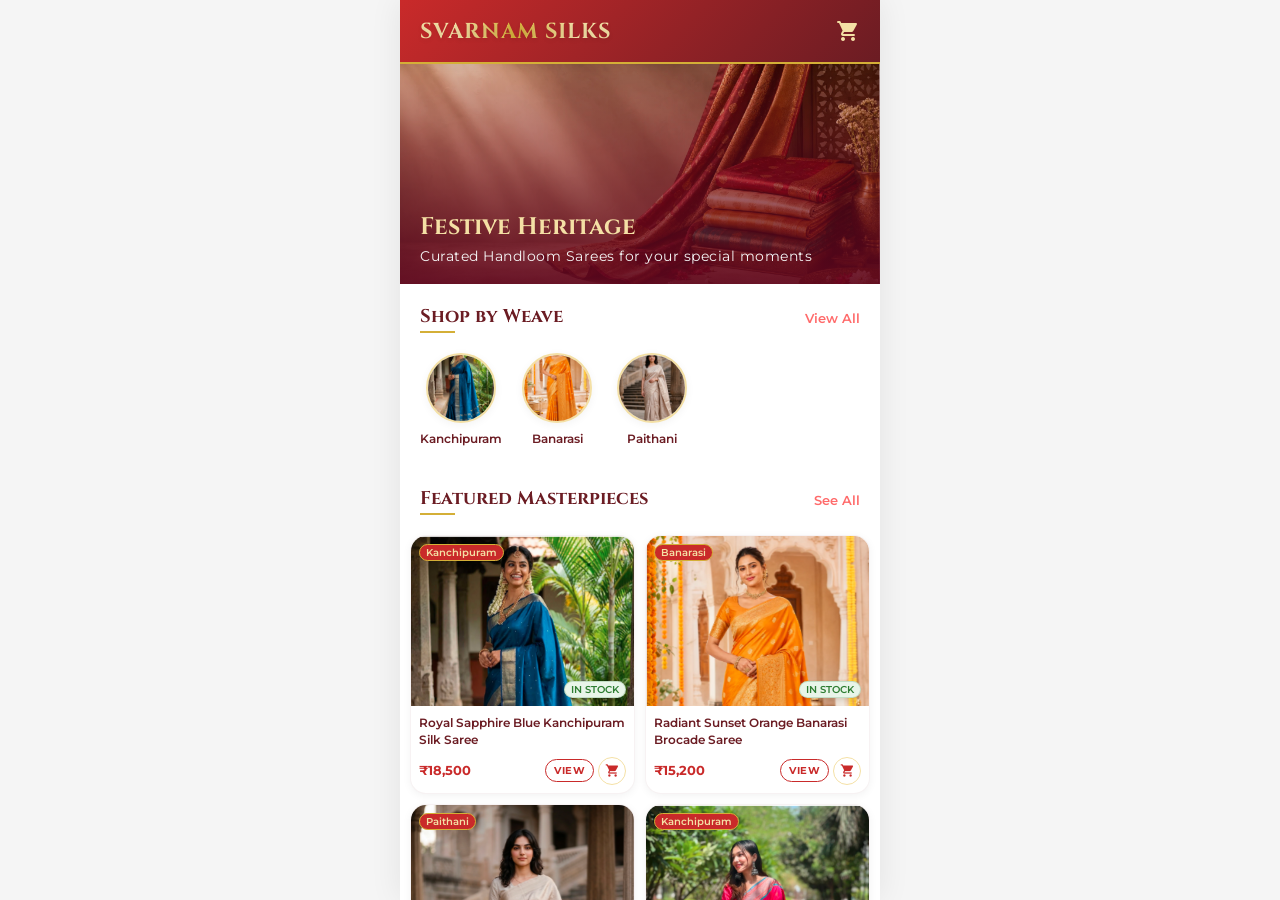
==== index.html @ bbbe9ba8 "Initial commit for Svarnam Silks site" ====
<!DOCTYPE html>
<html lang="en">
<head>
  <meta charset="UTF-8">
  <meta name="viewport" content="width=device-width, initial-scale=1.0">
  <title>Svarnam Silks | Premium Handloom Silk Sarees</title>
  <meta name="description" content="Explore Svarnam Silks for the finest handloom Kanchipuram, Banarasi, and Paithani silk sarees. Elegance woven in gold and silk.">
  
  <!-- Fonts & Icons -->
  <link href="https://fonts.googleapis.com/icon?family=Material+Icons+Round" rel="stylesheet">
  <link rel="stylesheet" href="style.css?v=2">
  <link rel="stylesheet" href="Dock.css">
  <link rel="stylesheet" href="GlareHover.css">
</head>
<body>

  <!-- Desktop Presentation Wrapper -->
  <div class="desktop-wrapper">
    
    <!-- Left Sidebar: Desktop Branding & Information -->
    <div class="desktop-sidebar">
      <h1>Svarnam<br>Silks</h1>
      <div class="tagline">Elegance Woven in Gold & Silk</div>
      <p>
        Welcome to the digital atelier of Svarnam Silks. We bring you the finest collection of handcrafted sarees sourced directly from heritage weaving clusters across India.
      </p>
      
      <ul class="features-list">
        <li>
          <i class="material-icons-round">verified</i>
          <span>100% Pure Certified Mulberry Silk</span>
        </li>
        <li>
          <i class="material-icons-round">workspace_premium</i>
          <span>Authentic Gold & Silver Zari Borders</span>
        </li>
        <li>
          <i class="material-icons-round">local_shipping</i>
          <span>Free Insured Delivery Across India</span>
        </li>
        <li>
          <i class="material-icons-round">support_agent</i>
          <span>Personal Shopping Assistance via WhatsApp</span>
        </li>
      </ul>
      
      <p style="margin-top: 30px; font-size: 0.85rem; color: var(--color-gold-light); opacity: 0.8;">
        * Note: This application is built with a Mobile-First layout. Please interact with the fully functional mobile screen on the right.
      </p>
    </div>

    <!-- Center/Right: Phone Simulator Frame -->
    <div class="phone-frame">
      <div class="phone-screen" id="phone-screen">
        
        <!-- App Header (Global) -->
        <header class="app-header">
          <div class="logo-container">
            <span class="logo">SVARNAM SILKS</span>
          </div>
          <button class="header-action-btn" id="header-cart-btn" aria-label="View Cart">
            <i class="material-icons-round">shopping_cart</i>
            <span class="cart-badge" id="cart-badge-count" style="display: none;">0</span>
          </button>
        </header>

        <!-- App Main Content Area -->
        <main class="app-content" id="app-content-scroll">
          
          <!-- 1. HOME VIEW -->
          <div id="view-home" class="page-view active">
            <!-- Hero Banner -->
            <div class="hero-slider">
              <img src="images/hero_banner.png" alt="Svarnam Silks Festive Collection">
              <div class="hero-overlay">
                <h2>Festive Heritage</h2>
                <p>Curated Handloom Sarees for your special moments</p>
              </div>
            </div>

            <!-- Categories Section -->
            <div class="section-title-container">
              <h2 class="section-title">Shop by Weave</h2>
              <span class="section-link" id="home-view-all-categories">View All</span>
            </div>
            
            <div class="category-scroll">
              <div class="category-card" data-category="Kanchipuram">
                <div class="category-img-container">
                  <img src="images/kanchipuram_blue.png" alt="Kanchipuram Sarees">
                </div>
                <span>Kanchipuram</span>
              </div>
              <div class="category-card" data-category="Banarasi">
                <div class="category-img-container">
                  <img src="images/banarasi_orange.png" alt="Banarasi Sarees">
                </div>
                <span>Banarasi</span>
              </div>
              <div class="category-card" data-category="Paithani">
                <div class="category-img-container">
                  <img src="images/paithani_silver.png" alt="Paithani Sarees">
                </div>
                <span>Paithani</span>
              </div>
            </div>

            <!-- Featured Collection -->
            <div class="section-title-container">
              <h2 class="section-title">Featured Masterpieces</h2>
              <span class="section-link" id="home-view-featured">See All</span>
            </div>
            
            <div class="products-grid" id="home-featured-grid">
              <!-- Rendered Dynamically via JS -->
            </div>

            <!-- Brand Story Heritage Box -->
            <div class="brand-story-box">
              <h3>The Weaver's Legacy</h3>
              <p>
                Every thread of a Svarnam Silk saree carries the soul of Indian craftsmanship. Our designs pay homage to centuries-old techniques, blending organic silk fibres and genuine zari threads into masterpieces that endure generations.
              </p>
            </div>
          </div>

          <!-- 2. PRODUCT LISTING VIEW (SHOP) -->
          <div id="view-shop" class="page-view">
            <!-- Shop Filters and Search -->
            <div class="shop-controls">
              <div class="search-bar">
                <i class="material-icons-round">search</i>
                <input type="text" id="shop-search-input" placeholder="Search sarees, colors, weaves...">
              </div>
              <div class="filter-row">
                <div class="filter-tabs" id="shop-category-tabs">
                  <button class="filter-tab active" data-category="All">All</button>
                  <button class="filter-tab" data-category="Kanchipuram">Kanchipuram</button>
                  <button class="filter-tab" data-category="Banarasi">Banarasi</button>
                  <button class="filter-tab" data-category="Paithani">Paithani</button>
                </div>
              </div>
              <div class="filter-action-row">
                <button class="filter-toggle-btn" id="filter-toggle-btn" aria-label="Open filter options">
                  <i class="material-icons-round">tune</i>
                  <span>Filter Options</span>
                  <span class="filter-badge-count" id="filter-badge-count" style="display: none;">0</span>
                </button>
                <select class="sort-select" id="shop-sort-select" aria-label="Sort products">
                  <option value="default">Sort: Recommended</option>
                  <option value="newest">Newest First</option>
                  <option value="price-low">Price: Low to High</option>
                  <option value="price-high">Price: High to Low</option>
                </select>
              </div>
            </div>

            <!-- Shop Grid -->
            <div class="products-grid" id="shop-products-grid" style="margin-top: 10px;">
              <!-- Rendered Dynamically -->
            </div>
          </div>

          <!-- 3. PRODUCT DETAIL VIEW -->
          <div id="view-product-detail" class="page-view">
            <div class="product-detail-hero">
              <button class="back-btn" id="detail-back-btn" aria-label="Back">
                <i class="material-icons-round">arrow_back</i>
              </button>
              <div class="main-image-container">
                <img id="detail-product-image" class="lazy-img" src="" alt="">
              </div>
              <div class="thumbnail-container" id="detail-thumbnails">
                <!-- Rendered Dynamically -->
              </div>
            </div>
            
            <div class="product-detail-body">
              <div class="product-meta-header">
                <span class="product-detail-category" id="detail-product-category">Category</span>
                <h2 class="product-detail-title" id="detail-product-title">Saree Title</h2>
              </div>

              <div class="product-detail-price-row">
                <span class="product-detail-price" id="detail-product-price">₹0</span>
                <span class="stock-indicator" id="detail-product-stock">
                  <i class="material-icons-round">fiber_manual_record</i> <span>In Stock</span>
                </span>
              </div>

              <h3 class="product-section-title">The Story</h3>
              <p class="product-detail-desc" id="detail-product-desc">
                Description goes here...
              </p>

              <!-- Tabs for Details / Care -->
              <div class="tabs-container">
                <div class="tabs-header">
                  <button class="tab-btn active" data-tab="tab-specs">Specifications</button>
                  <button class="tab-btn" data-tab="tab-care">Care Details</button>
                </div>
                
                <div class="tab-pane active" id="tab-specs">
                  <ul class="specs-list">
                    <li class="specs-item">
                      <span class="specs-label">Fabric Type</span>
                      <span class="specs-value" id="spec-fabric">Fabric</span>
                    </li>
                    <li class="specs-item">
                      <span class="specs-label">Color Shades</span>
                      <span class="specs-value" id="spec-color">Color</span>
                    </li>
                    <li class="specs-item">
                      <span class="specs-label">Blouse Piece Included</span>
                      <span class="specs-value" id="spec-blouse">Yes</span>
                    </li>
                    <li class="specs-item">
                      <span class="specs-label">Saree Length</span>
                      <span class="specs-value" id="spec-length">5.5 Meters</span>
                    </li>
                    <li class="specs-item">
                      <span class="specs-label">Occasion</span>
                      <span class="specs-value" id="spec-occasion">Occasion</span>
                    </li>
                    <li class="specs-item">
                      <span class="specs-label">Zari Type</span>
                      <span class="specs-value" id="spec-zari">Zari</span>
                    </li>
                  </ul>
                </div>
                
                <div class="tab-pane" id="tab-care">
                  <ul class="care-instructions">
                    <li>Dry cleaning is highly recommended to maintain the richness of silk and zari threads.</li>
                    <li>Avoid direct perfume sprays or contact with harsh chemicals on zari work.</li>
                    <li>Store wrapped in clean muslin cloth in a dry, ventilated cupboard.</li>
                    <li>Iron on low heat, ideally placing a thin cotton cloth on top of the saree.</li>
                  </ul>
                </div>
              </div>

              <!-- Similar Products (You May Also Like) -->
              <div class="similar-products-section" style="margin-top: 30px; margin-bottom: 85px;">
                <h3 class="product-section-title">You May Also Like</h3>
                <div class="products-grid" id="detail-similar-grid" style="padding: 10px 0; margin-top: 5px;">
                  <!-- Rendered Dynamically -->
                </div>
              </div>

              <!-- Purchase Row (Sticky) -->
              <div class="purchase-bar">
                <div class="qty-selector">
                  <button class="qty-btn" id="detail-qty-minus" aria-label="Decrease Quantity">−</button>
                  <input type="text" class="qty-input" id="detail-qty-input" value="1" readonly>
                  <button class="qty-btn" id="detail-qty-plus" aria-label="Increase Quantity">+</button>
                </div>
                <button class="add-to-cart-btn" id="detail-add-to-cart-btn">
                  <i class="material-icons-round">shopping_cart</i>
                  <span>Add to Cart</span>
                </button>
              </div>
            </div>
          </div>

          <!-- 4. CART VIEW -->
          <div id="view-cart" class="page-view" style="position: relative;">
            <div class="section-title-container">
              <h2 class="section-title">Your Basket</h2>
            </div>
            
            <div class="cart-container">
              <div class="cart-empty" id="cart-empty-view">
                <i class="material-icons-round">shopping_basket</i>
                <h3>Your Cart is Empty</h3>
                <p>Browse our heritage collection and add your favorite sarees here.</p>
                <button class="btn-primary" id="cart-shop-now-btn">Shop Collection</button>
              </div>
              
              <div id="cart-content-view" style="display: none;">
                <div class="cart-list" id="cart-items-container">
                  <!-- Rendered Dynamically -->
                </div>
                
                <!-- Summary Card -->
                <div class="summary-box" style="margin-bottom: 20px;">
                  <h3 class="summary-title">Order Total</h3>
                  <div class="summary-row">
                    <span>Basket Subtotal</span>
                    <span id="cart-summary-subtotal">₹0</span>
                  </div>
                  <div class="summary-row total">
                    <span>Grand Total</span>
                    <span id="cart-summary-total">₹0</span>
                  </div>
                </div>

                <!-- Order Tracking Section -->
                <div class="order-tracking-section" id="order-tracking-section" style="display: none; margin-top: 30px; padding-top: 20px; border-top: 2px solid var(--color-cream-dark);">
                  <h3 class="summary-title" style="margin-bottom: 15px;">📦 Recent Order Status</h3>
                  <div id="order-tracking-list"></div>
                </div>
              </div>
            </div>

            <!-- Sticky Proceed to Checkout Bar -->
            <div class="cart-sticky-bar" id="cart-sticky-bar" style="display: none;">
              <button class="checkout-btn" id="cart-checkout-btn-sticky">
                <span>Proceed to Checkout</span>
                <i class="material-icons-round">arrow_forward</i>
              </button>
            </div>
          </div>

          <!-- 5. CHECKOUT VIEW -->
          <div id="view-checkout" class="page-view" style="position: relative;">
            <div class="checkout-container" style="padding-bottom: 80px;">
              <!-- Steps Tracker -->
              <div class="checkout-steps">
                <div class="checkout-step completed"><i class="material-icons-round" style="font-size: 16px;">shopping_basket</i></div>
                <div class="checkout-step active">2</div>
                <div class="checkout-step">3</div>
              </div>
              
              <h2 class="section-title" style="margin-bottom: 20px;">Shipping Details</h2>
              
              <form id="checkout-form" novalidate>
                <div class="form-group">
                  <label class="form-label" for="checkout-name">Full Name *</label>
                  <input type="text" class="form-input" id="checkout-name" required placeholder="e.g. Priyanjali Sharma" autocomplete="name">
                  <small class="form-error-msg" id="error-checkout-name"></small>
                </div>
                <div class="form-group">
                  <label class="form-label" for="checkout-phone">Mobile Number (WhatsApp updates) *</label>
                  <input type="tel" inputmode="numeric" class="form-input" id="checkout-phone" required placeholder="e.g. 9876543210">
                  <small class="form-error-msg" id="error-checkout-phone"></small>
                </div>
                <div class="form-group">
                  <label class="form-label" for="checkout-address">Delivery Address *</label>
                  <textarea class="form-textarea" id="checkout-address" required placeholder="Apartment / House number, Street name, Locality"></textarea>
                  <small class="form-error-msg" id="error-checkout-address"></small>
                </div>
                <div class="form-row" style="display: flex; gap: 10px;">
                  <div class="form-group" style="flex: 1;">
                    <label class="form-label" for="checkout-city">City *</label>
                    <input type="text" class="form-input" id="checkout-city" required placeholder="e.g. Chennai">
                    <small class="form-error-msg" id="error-checkout-city"></small>
                  </div>
                  <div class="form-group" style="flex: 1;">
                    <label class="form-label" for="checkout-state">State *</label>
                    <input type="text" class="form-input" id="checkout-state" required placeholder="e.g. Tamil Nadu">
                    <small class="form-error-msg" id="error-checkout-state"></small>
                  </div>
                </div>
                <div class="form-group">
                  <label class="form-label" for="checkout-pincode">Pincode *</label>
                  <input type="text" inputmode="numeric" class="form-input" id="checkout-pincode" required placeholder="e.g. 600001">
                  <small class="form-error-msg" id="error-checkout-pincode"></small>
                </div>
                
                <h3 class="product-section-title" style="margin-top: 25px; margin-bottom: 10px;">Payment Method</h3>
                <div class="payment-selector">
                  <label class="payment-option">
                    <input type="radio" name="payment-method" value="COD" checked>
                    <span>Cash on Delivery (COD)</span>
                  </label>
                </div>

                <div class="summary-box" style="margin-top: 20px; padding: 15px;">
                  <h4 style="font-family: var(--font-heading); color: var(--color-maroon); font-size: 0.85rem; margin-bottom: 10px; text-transform: uppercase;">Items in Order</h4>
                  <div id="checkout-items-summary" style="font-size: 0.78rem; line-height: 1.5; color: var(--color-text-muted); margin-bottom: 12px;">
                    <!-- Rendered Dynamically -->
                  </div>
                  <div class="summary-row total" style="border-top: 1px solid var(--color-cream-dark); padding-top: 8px; margin-top: 8px;">
                    <span>Order Amount</span>
                    <span id="checkout-grand-total">₹0</span>
                  </div>
                </div>
              </form>
            </div>

            <!-- Sticky Place Order Bar -->
            <div class="checkout-sticky-bar">
              <button type="submit" form="checkout-form" class="checkout-btn" id="checkout-place-order-btn" style="margin-top: 0; width: 100%;">
                <span>Place Order (COD)</span>
                <i class="material-icons-round">done_all</i>
              </button>
            </div>
          </div>

          <!-- 6. ORDER CONFIRMATION VIEW -->
          <div id="view-confirmation" class="page-view">
            <div class="confirm-container">
              <div class="confirm-icon-box">
                <i class="material-icons-round">check_circle</i>
              </div>
              <h2 class="confirm-title">Order placed successfully!</h2>
              <span class="confirm-id" id="confirm-order-id">#SV-2026-9812</span>
              <p class="confirm-text">
                Thank you for shopping with <strong>Svarnam Silks</strong>. We have received your order for delivery. Our representative will contact you via phone/WhatsApp at <span id="confirm-customer-phone"></span> to confirm delivery details before dispatching.
              </p>
              
              <div class="summary-box" style="width: 100%; margin-bottom: 25px; text-align: left;">
                <h4 style="font-family: var(--font-heading); color: var(--color-maroon); font-size: 0.9rem; margin-bottom: 10px;">Order Summary</h4>
                <div id="confirm-items-summary" style="font-size: 0.78rem; line-height: 1.5; color: var(--color-text-muted);">
                  <!-- Rendered Dynamically -->
                </div>
                <div class="summary-row total" style="font-size: 0.9rem; margin-top: 8px; padding-top: 8px;">
                  <span>Total Bill</span>
                  <span id="confirm-total-amount">₹0</span>
                </div>
              </div>
              
              <button class="btn-primary" id="confirm-continue-shopping-btn" style="width: 100%;">
                <i class="material-icons-round" style="margin-right: 5px;">shopping_basket</i> Continue Shopping
              </button>
            </div>
          </div>

          <!-- 7. MERCHANT ADMIN VIEW -->
          <div id="view-admin" class="page-view">
            <div class="admin-container">
              <div class="admin-header">
                <h2 class="admin-title">Merchant Center</h2>
                <button class="admin-btn" id="admin-add-product-btn">
                  <i class="material-icons-round">add</i> Add Saree
                </button>
              </div>

              <!-- Admin Tabs -->
              <div class="admin-nav">
                <button class="admin-nav-btn active" id="admin-tab-products" data-tab="admin-products-pane">Catalog</button>
                <button class="admin-nav-btn" id="admin-tab-orders" data-tab="admin-orders-pane">Orders Received</button>
              </div>

              <!-- Pane 1: Product List -->
              <div class="admin-tab-content active" id="admin-products-pane">
                <div class="admin-item-list" id="admin-products-list">
                  <!-- Dynamically populated -->
                </div>
              </div>

              <!-- Pane 2: Order Logs -->
              <div class="admin-tab-content" id="admin-orders-pane">
                <div class="orders-list" id="admin-orders-list">
                  <!-- Dynamically populated -->
                </div>
              </div>
            </div>
          </div>

        </main>

        <!-- React Bits Dock Navigation Bar (Global) -->
        <div id="dock-root"></div>
        <nav class="bottom-nav" style="display: none;">
          <button class="bottom-nav-item active" data-target="home" aria-label="Go to Home">
            <i class="material-icons-round">home</i>
            <span>Home</span>
          </button>
          <button class="bottom-nav-item" data-target="shop" aria-label="Go to Shop">
            <i class="material-icons-round">grid_view</i>
            <span>Shop</span>
          </button>
          <button class="bottom-nav-item" data-target="cart" aria-label="Go to Cart">
            <div class="bottom-nav-item-cart-wrapper">
              <i class="material-icons-round">shopping_cart</i>
              <span class="cart-badge" id="cart-badge-nav" style="display: none;">0</span>
            </div>
            <span>Cart</span>
          </button>
          <button class="bottom-nav-item" data-target="admin" aria-label="Go to Merchant Admin">
            <i class="material-icons-round">admin_panel_settings</i>
            <span>Admin</span>
          </button>
        </nav>

        <!-- Product Form Modal (Add / Edit Saree) -->
        <div class="modal-overlay" id="modal-admin-product">
          <div class="modal-box">
            <div class="modal-header">
              <h3 class="modal-title" id="modal-product-title">Add New Saree</h3>
              <button class="modal-close" id="modal-product-close" aria-label="Close modal">&times;</button>
            </div>
            <form id="admin-product-form">
              <div class="modal-body">
                <input type="hidden" id="admin-form-product-id">
                
                <div class="form-group">
                  <label class="form-label" for="admin-prod-name">Saree Name *</label>
                  <input type="text" class="form-input" id="admin-prod-name" required placeholder="e.g. Classic Crimson Kanchipuram">
                </div>
                <div class="form-group">
                  <label class="form-label" for="admin-prod-category">Weave Category *</label>
                  <select class="form-input" id="admin-prod-category" required style="padding: 0 8px;">
                    <option value="Kanchipuram">Kanchipuram</option>
                    <option value="Banarasi">Banarasi</option>
                    <option value="Paithani">Paithani</option>
                  </select>
                </div>
                <div class="form-group">
                  <label class="form-label" for="admin-prod-price">Price (₹) *</label>
                  <input type="number" class="form-input" id="admin-prod-price" required min="1000" placeholder="e.g. 15000">
                </div>
                <div class="form-group">
                  <label class="form-label">Product Images 📸</label>
                  <div style="background: #F5F5F5; border: 2px dashed var(--color-maroon); border-radius: 8px; padding: 20px; text-align: center; cursor: pointer;" id="image-upload-area">
                    <i class="material-icons-round" style="font-size: 32px; color: var(--color-maroon); display: block; margin-bottom: 10px;">add_photo_alternate</i>
                    <p style="margin: 0; color: var(--color-text); font-weight: 500;">Click or drag images</p>
                    <small style="color: var(--color-text-muted);">Multiple images allowed</small>
                    <input type="file" id="admin-prod-images" multiple accept="image/*" style="display: none;">
                  </div>
                  <div id="image-gallery-preview" style="display: flex; gap: 10px; margin-top: 12px; flex-wrap: wrap;"></div>
                  <input type="hidden" id="admin-prod-images-urls" value="">
                  <small style="color: var(--color-text-muted); font-size: 0.75rem; margin-top: 4px; display: block;">First image is primary. Or paste URLs below:</small>
                </div>
                
                <div class="form-group">
                  <textarea class="form-textarea" id="admin-prod-image-urls" placeholder="https://example.com/saree1.png&#10;https://example.com/saree2.png" style="height: 60px; font-family: monospace; font-size: 0.85rem;"></textarea>
                </div>
                
                <h4 style="font-family: var(--font-heading); font-size: 0.82rem; color: var(--color-maroon); margin: 15px 0 10px 0; border-bottom: 1px solid var(--color-cream-dark); padding-bottom: 4px;">Technical Specifications</h4>
                
                <div class="form-group">
                  <label class="form-label" for="admin-spec-fabric">Fabric Details</label>
                  <input type="text" class="form-input" id="admin-spec-fabric" placeholder="e.g. Pure Mulberry Silk (100%)">
                </div>
                <div class="form-group">
                  <label class="form-label" for="admin-spec-color">Color Combination</label>
                  <input type="text" class="form-input" id="admin-spec-color" placeholder="e.g. Crimson Red & Gold">
                </div>
                <div class="form-group">
                  <label class="form-label" for="admin-spec-occasion">Recommended Occasion</label>
                  <input type="text" class="form-input" id="admin-spec-occasion" placeholder="e.g. Bridal, Festive">
                </div>
                <div class="form-group">
                  <label class="form-label" for="admin-spec-zari">Zari Details</label>
                  <input type="text" class="form-input" id="admin-spec-zari" placeholder="e.g. Pure Gold Zari Work">
                </div>
                <div class="form-group">
                  <label class="form-label" for="admin-spec-blouse">Blouse Details</label>
                  <input type="text" class="form-input" id="admin-spec-blouse" placeholder="e.g. Running blouse piece included">
                </div>

                <h4 style="font-family: var(--font-heading); font-size: 0.82rem; color: var(--color-maroon); margin: 15px 0 10px 0; border-bottom: 1px solid var(--color-cream-dark); padding-bottom: 4px;">Description & Stock</h4>

                <div class="form-group">
                  <label class="form-label" for="admin-prod-desc">Story & Weaving Description *</label>
                  <div style="display: flex; gap: 8px; align-items: flex-start;">
                    <textarea class="form-textarea" id="admin-prod-desc" required placeholder="A short traditional storytelling describing the motifs, weaving style and drape."></textarea>
                    <button type="button" class="btn-primary" id="admin-ai-write-btn" style="padding: 8px 12px; height: fit-content; white-space: nowrap; background: var(--color-gold); color: var(--color-text); border-color: var(--color-gold); font-size: 0.7rem;">
                      <i class="material-icons-round" style="font-size: 18px; display: block; margin-bottom: 2px;">auto_awesome</i>AI
                    </button>
                  </div>
                </div>
                <div class="form-group">
                  <label class="form-label" for="admin-prod-stock">Stock Quantity *</label>
                  <input type="number" class="form-input" id="admin-prod-stock" required min="0" value="5" placeholder="Available units">
                </div>
              </div>
              <div class="modal-footer">
                <button type="button" class="btn-secondary" id="modal-product-cancel">Cancel</button>
                <button type="submit" class="btn-primary" id="modal-product-submit">Save Product</button>
              </div>
            </form>
          </div>
        </div>

        <!-- Filter Drawer Modal -->
        <div class="modal-overlay" id="modal-filter-drawer">
          <div class="drawer-box">
            <div class="drawer-header">
              <h3 class="drawer-title">Filters</h3>
              <div style="display: flex; gap: 12px; align-items: center;">
                <button class="drawer-clear-btn" id="drawer-clear-btn">Clear All</button>
                <button class="drawer-close" id="drawer-close" aria-label="Close filters">&times;</button>
              </div>
            </div>
            <div class="drawer-body">
              <!-- Category Filter Section (Fabric) -->
              <div class="drawer-section">
                <h4 class="drawer-section-title">Fabric Weave</h4>
                <div class="drawer-tags" id="drawer-filter-fabric">
                  <button class="drawer-tag active" data-value="All">All Weaves</button>
                  <button class="drawer-tag" data-value="Kanchipuram">Kanchipuram</button>
                  <button class="drawer-tag" data-value="Banarasi">Banarasi</button>
                  <button class="drawer-tag" data-value="Paithani">Paithani</button>
                </div>
              </div>
              
              <!-- Price Filter Section -->
              <div class="drawer-section">
                <h4 class="drawer-section-title">Price Range</h4>
                <div class="drawer-tags" id="drawer-filter-price">
                  <button class="drawer-tag active" data-value="all">All Prices</button>
                  <button class="drawer-tag" data-value="under-10k">Under ₹10,000</button>
                  <button class="drawer-tag" data-value="10k-15k">₹10,000 - ₹15,000</button>
                  <button class="drawer-tag" data-value="15k-20k">₹15,000 - ₹20,000</button>
                  <button class="drawer-tag" data-value="over-20k">Over ₹20,000</button>
                </div>
              </div>
              
              <!-- Color Filter Section -->
              <div class="drawer-section">
                <h4 class="drawer-section-title">Color Family</h4>
                <div class="drawer-color-grid" id="drawer-filter-color">
                  <button class="drawer-color-pill active" data-value="all">
                    <span class="color-dot multi-color"></span>
                    <span>All Colors</span>
                  </button>
                  <button class="drawer-color-pill" data-value="red">
                    <span class="color-dot" style="background-color: #C62828;"></span>
                    <span>Red</span>
                  </button>
                  <button class="drawer-color-pill" data-value="blue">
                    <span class="color-dot" style="background-color: #1565C0;"></span>
                    <span>Blue</span>
                  </button>
                  <button class="drawer-color-pill" data-value="cream">
                    <span class="color-dot" style="background-color: #FFF8E1; border: 1px solid var(--color-cream-dark);"></span>
                    <span>Cream</span>
                  </button>
                  <button class="drawer-color-pill" data-value="green">
                    <span class="color-dot" style="background-color: #2E7D32;"></span>
                    <span>Green</span>
                  </button>
                  <button class="drawer-color-pill" data-value="gold">
                    <span class="color-dot" style="background-color: #D4AF37;"></span>
                    <span>Gold</span>
                  </button>
                  <button class="drawer-color-pill" data-value="pink">
                    <span class="color-dot" style="background-color: #EC407A;"></span>
                    <span>Pink</span>
                  </button>
                </div>
              </div>
            </div>
            <div class="drawer-footer">
              <button class="btn-primary" id="drawer-apply-btn" style="width: 100%;">
                Apply Filters
              </button>
            </div>
          </div>
        </div>

        <!-- Toast Notifications Area -->
        <div id="toast-container"></div>

      </div>
    </div>

  </div>

  <!-- DB Seed & App Logics -->
  <script src="https://cdnjs.cloudflare.com/ajax/libs/gsap/3.12.2/gsap.min.js"></script>
  <script src="products.js"></script>
  <script src="AIDescriptionGenerator.js"></script>
  <script src="AnimatedContent.js"></script>
  <script src="app.js"></script>
  <script src="GlareHover.js"></script>
  <script type="module" src="dock-app.js"></script>
</body>
</html>
---- style.css ----
@import url('https://fonts.googleapis.com/css2?family=Cinzel:wght@400;600;700;800&family=Montserrat:wght@300;400;500;600;700&display=swap');

:root {
  --color-maroon: #C92A2A;
  --color-maroon-dark: #6B1C23;
  --color-maroon-light: #FF6B6B;
  --color-maroon-pale: #FFFFFF;
  --color-gold: #D4AF37;
  --color-gold-light: #F4E0A5;
  --color-gold-dark: #A6801E;
  --color-cream: #FFFFFF;
  --color-cream-dark: #F5F5F5;
  --color-text: #6B1C23;
  --color-text-muted: #999999;
  --color-white: #FFFFFF;
  --color-success: #2E7D32;
  --color-warning: #ED6C02;
  
  --font-heading: 'Cinzel', serif;
  --font-body: 'Montserrat', sans-serif;
  
  --shadow-sm: 0 2px 8px rgba(0, 0, 0, 0.05);
  --shadow-md: 0 6px 20px rgba(92, 6, 30, 0.08);
  --shadow-lg: 0 15px 35px rgba(92, 6, 30, 0.15);
  --border-radius-sm: 8px;
  --border-radius-md: 16px;
  --border-radius-lg: 24px;
  
  --transition: all 0.3s cubic-bezier(0.25, 0.8, 0.25, 1);
}

/* Base Reset */
* {
  box-sizing: border-box;
  margin: 0;
  padding: 0;
  -webkit-tap-highlight-color: transparent;
}

body {
  font-family: var(--font-body);
  background-color: var(--color-cream);
  color: var(--color-text);
  overflow-x: hidden;
  min-height: 100vh;
}

/* Desktop App Simulator */
.desktop-wrapper {
  display: flex;
  justify-content: center;
  align-items: center;
  min-height: 100vh;
  width: 100%;
  padding: 0;
  background-color: var(--color-cream-dark);
}

/* Branding panel on desktop */
.desktop-sidebar {
  display: none !important;
}

.desktop-sidebar h1 {
  font-family: var(--font-heading);
  font-size: 3.5rem;
  color: var(--color-gold);
  line-height: 1.2;
  margin-bottom: 20px;
  text-shadow: 0 4px 10px rgba(0,0,0,0.5);
  font-weight: 700;
}

.desktop-sidebar p {
  font-size: 1.1rem;
  line-height: 1.6;
  color: var(--color-cream-dark);
  margin-bottom: 30px;
}

.desktop-sidebar .tagline {
  font-family: var(--font-heading);
  font-size: 1.3rem;
  color: var(--color-gold-light);
  border-left: 3px solid var(--color-gold);
  padding-left: 15px;
  font-style: italic;
  margin-bottom: 40px;
}

.desktop-sidebar .features-list {
  list-style: none;
}

.desktop-sidebar .features-list li {
  display: flex;
  align-items: center;
  margin-bottom: 15px;
  font-size: 0.95rem;
  color: var(--color-cream-dark);
}

.desktop-sidebar .features-list li i {
  color: var(--color-gold);
  margin-right: 15px;
  font-size: 1.2rem;
}

/* Phone Mockup Frame */
/* Mobile-only View Lock: centered 480px column on desktop, full screen on mobile */
.phone-frame {
  width: 100%;
  max-width: 480px;
  height: 100vh;
  background-color: var(--color-cream);
  overflow: hidden;
  position: relative;
  display: flex;
  flex-direction: column;
  border-radius: 0;
  border: none;
  box-shadow: 0 0 30px rgba(0, 0, 0, 0.08);
}

/* Speaker & Camera notch (Disabled) */
.phone-frame::before {
  display: none;
}

/* Mobile Screen Container */
.phone-screen {
  flex: 1;
  display: flex;
  flex-direction: column;
  background-color: var(--color-cream);
  overflow: hidden;
  position: relative;
  border-radius: 0;
}

/* Always apply compact mobile grid spacing and text scaling */
.products-grid {
  gap: 10px !important;
  padding: 10px !important;
}
.saree-card-info {
  padding: 8px !important;
}
.saree-card-title {
  font-size: 0.78rem !important;
  height: auto !important;
  min-height: 34px !important;
  margin-bottom: 8px !important;
}
.saree-card-bottom {
  gap: 4px !important;
}
.saree-card-price {
  font-size: 0.8rem !important;
}
.saree-card-actions {
  gap: 4px !important;
}
.saree-card-view-btn {
  padding: 4px 8px !important;
  font-size: 0.65rem !important;
}
.saree-card-btn {
  width: 28px !important;
  height: 28px !important;
}
.saree-card-btn i {
  font-size: 15px !important;
}
.saree-badge {
  top: 8px !important;
  left: 8px !important;
  font-size: 0.6rem !important;
  padding: 2px 6px !important;
}
.saree-stock-badge {
  bottom: 8px !important;
  right: 8px !important;
  font-size: 0.6rem !important;
  padding: 2px 6px !important;
}

/* App Header styling */
.app-header {
  height: 64px;
  background: linear-gradient(135deg, var(--color-maroon) 0%, var(--color-maroon-dark) 100%);
  display: flex;
  justify-content: space-between;
  align-items: center;
  padding: 0 20px;
  box-shadow: var(--shadow-sm);
  z-index: 100;
  border-bottom: 2px solid var(--color-gold);
  position: relative;
}

.app-header .logo-container {
  display: flex;
  align-items: center;
  gap: 10px;
}

.app-header .logo-container img {
  height: 35px;
  width: 35px;
  object-fit: contain;
}

.app-header .logo {
  font-family: var(--font-heading);
  font-weight: 700;
  font-size: 1.35rem;
  letter-spacing: 1px;
  background: linear-gradient(to right, var(--color-gold-light) 20%, var(--color-gold) 50%, var(--color-gold-light) 80%);
  background-clip: text;
  -webkit-background-clip: text;
  color: transparent;
  -webkit-text-fill-color: transparent;
  text-shadow: 0 2px 4px rgba(0,0,0,0.1);
}

.app-header .header-action-btn {
  background: none;
  border: none;
  color: var(--color-gold-light);
  cursor: pointer;
  display: flex;
  align-items: center;
  justify-content: center;
  font-size: 24px;
  transition: var(--transition);
  position: relative;
}

.app-header .header-action-btn:hover {
  color: var(--color-gold);
}

.app-header .cart-badge {
  position: absolute;
  top: -5px;
  right: -5px;
  background-color: var(--color-gold);
  color: var(--color-maroon-dark);
  font-size: 0.65rem;
  font-weight: 700;
  width: 16px;
  height: 16px;
  border-radius: 50%;
  display: flex;
  align-items: center;
  justify-content: center;
  border: 1px solid var(--color-maroon);
}

/* App Content Area */
.app-content {
  flex: 1;
  overflow-y: auto;
  padding-bottom: 75px; /* for sticky nav space */
  position: relative;
  scrollbar-width: thin;
  scrollbar-color: var(--color-maroon-light) transparent;
}

.app-content::-webkit-scrollbar {
  width: 5px;
}

.app-content::-webkit-scrollbar-thumb {
  background-color: var(--color-maroon-light);
  border-radius: 10px;
}

/* Bottom Navigation Bar */
.bottom-nav {
  position: absolute;
  bottom: 0;
  left: 0;
  right: 0;
  height: 68px;
  background-color: var(--color-white);
  border-top: 1px solid var(--color-cream-dark);
  display: flex;
  justify-content: space-around;
  align-items: center;
  box-shadow: 0 -4px 15px rgba(0, 0, 0, 0.04);
  z-index: 100;
  padding-bottom: env(safe-area-inset-bottom);
}

.bottom-nav-item {
  display: flex;
  flex-direction: column;
  align-items: center;
  justify-content: center;
  text-decoration: none;
  color: var(--color-text-muted);
  font-size: 0.65rem;
  font-weight: 600;
  text-transform: uppercase;
  letter-spacing: 0.5px;
  width: 20%;
  height: 100%;
  transition: var(--transition);
  border: none;
  background: none;
  cursor: pointer;
  gap: 4px;
}

.bottom-nav-item i {
  font-size: 24px;
  transition: var(--transition);
}

.bottom-nav-item.active {
  color: var(--color-maroon);
}

.bottom-nav-item.active i {
  color: var(--color-maroon);
  transform: translateY(-2px);
  text-shadow: 0 4px 8px rgba(92, 6, 30, 0.15);
}

/* Sticky Action Button inside screen */
.bottom-nav-item-cart-wrapper {
  position: relative;
}

/* Page Views */
.page-view {
  display: none;
  width: 100%;
  min-height: 100%;
  animation: slideIn 0.3s cubic-bezier(0.25, 0.8, 0.25, 1);
}

.page-view.active {
  display: block;
}

/* Keyframe Animations */
@keyframes slideIn {
  from {
    opacity: 0;
    transform: translateY(15px);
  }
  to {
    opacity: 1;
    transform: translateY(0);
  }
}

@keyframes fadeIn {
  from { opacity: 0; }
  to { opacity: 1; }
}

@keyframes zoomIn {
  from { transform: scale(0.95); opacity: 0; }
  to { transform: scale(1); opacity: 1; }
}

@keyframes toastSlideUp {
  0% { transform: translate(-50%, 100px); opacity: 0; }
  15% { transform: translate(-50%, 0); opacity: 1; }
  85% { transform: translate(-50%, 0); opacity: 1; }
  100% { transform: translate(-50%, 100px); opacity: 0; }
}

/* Animated Content Styles */
.animated-content {
  overflow: visible;
  will-change: transform, opacity;
}

.saree-image-animation {
  transform-origin: center bottom;
}

/* Banner / Hero Section */
.hero-slider {
  position: relative;
  height: 220px;
  overflow: hidden;
  background-color: var(--color-maroon);
}

.hero-slider img {
  width: 100%;
  height: 100%;
  object-fit: cover;
  opacity: 0.85;
}

.hero-overlay {
  position: absolute;
  top: 0;
  left: 0;
  right: 0;
  bottom: 0;
  background: linear-gradient(to top, rgba(92, 6, 30, 0.9) 0%, rgba(92, 6, 30, 0.4) 60%, rgba(0, 0, 0, 0.1) 100%);
  display: flex;
  flex-direction: column;
  justify-content: flex-end;
  padding: 20px;
  color: var(--color-white);
}

.hero-overlay h2 {
  font-family: var(--font-heading);
  font-size: 1.5rem;
  font-weight: 700;
  color: var(--color-gold-light);
  margin-bottom: 5px;
}

.hero-overlay p {
  font-size: 0.85rem;
  color: var(--color-cream-dark);
  font-weight: 400;
  letter-spacing: 0.5px;
}

/* Category Slider */
.section-title-container {
  display: flex;
  justify-content: space-between;
  align-items: center;
  padding: 20px 20px 10px 20px;
}

.section-title {
  font-family: var(--font-heading);
  font-size: 1.15rem;
  color: var(--color-maroon-dark);
  font-weight: 700;
  position: relative;
  padding-bottom: 4px;
}

.section-title::after {
  content: '';
  position: absolute;
  left: 0;
  bottom: 0;
  width: 35px;
  height: 2px;
  background-color: var(--color-gold);
}

.section-link {
  font-size: 0.8rem;
  color: var(--color-maroon-light);
  font-weight: 600;
  text-decoration: none;
  cursor: pointer;
}

.category-scroll {
  display: flex;
  overflow-x: auto;
  gap: 15px;
  padding: 10px 20px 20px 20px;
  scrollbar-width: none;
}

.category-scroll::-webkit-scrollbar {
  display: none;
}

.category-card {
  display: flex;
  flex-direction: column;
  align-items: center;
  min-width: 80px;
  cursor: pointer;
}

.category-img-container {
  width: 70px;
  height: 70px;
  border-radius: 50%;
  background-color: var(--color-white);
  border: 2px solid var(--color-gold-light);
  display: flex;
  align-items: center;
  justify-content: center;
  overflow: hidden;
  box-shadow: var(--shadow-sm);
  transition: var(--transition);
}

.category-card:hover .category-img-container {
  border-color: var(--color-gold);
  transform: scale(1.05);
}

.category-img-container img {
  width: 100%;
  height: 100%;
  object-fit: cover;
}

.category-card span {
  margin-top: 8px;
  font-size: 0.75rem;
  font-weight: 600;
  color: var(--color-text);
  text-align: center;
  white-space: nowrap;
}

/* Saree Grid and Cards */
.products-grid {
  display: grid;
  grid-template-columns: repeat(2, 1fr);
  gap: 15px;
  padding: 10px 20px 20px 20px;
}

.saree-card {
  background-color: var(--color-white);
  border-radius: var(--border-radius-md);
  box-shadow: var(--shadow-sm);
  overflow: hidden;
  display: flex;
  flex-direction: column;
  border: 1px solid rgba(92, 6, 30, 0.05);
  transition: var(--transition);
  position: relative;
}

.saree-card:hover {
  transform: translateY(-4px);
  box-shadow: var(--shadow-md);
  border-color: var(--color-gold-light);
}

.saree-card-img {
  width: 100%;
  height: 170px;
  position: relative;
  overflow: hidden;
  background-color: var(--color-cream);
  cursor: pointer;
}

.saree-card-img img {
  width: 100%;
  height: 100%;
  object-fit: cover;
  transition: transform 0.5s ease;
}

.saree-card:hover .saree-card-img img {
  transform: scale(1.08);
}

.saree-badge {
  position: absolute;
  top: 10px;
  left: 10px;
  background-color: var(--color-maroon);
  color: var(--color-gold-light);
  font-size: 0.65rem;
  font-weight: 600;
  padding: 3px 8px;
  border-radius: 30px;
  border: 1px solid var(--color-gold);
}

.saree-card-info {
  padding: 12px;
  display: flex;
  flex-direction: column;
  flex: 1;
}

.saree-card-title {
  font-size: 0.85rem;
  font-weight: 600;
  color: var(--color-text);
  margin-bottom: 5px;
  line-height: 1.4;
  height: auto;
  min-height: 38px;
  display: block;
}

.saree-card-bottom {
  display: flex;
  justify-content: space-between;
  align-items: center;
  margin-top: auto;
  gap: 6px;
}

.saree-card-price {
  font-size: 0.9rem;
  font-weight: 700;
  color: var(--color-maroon);
  white-space: nowrap;
  flex-shrink: 0;
}

.saree-card-actions {
  display: flex;
  gap: 6px;
  align-items: center;
  flex-shrink: 0;
}

.saree-card-btn {
  width: 32px;
  height: 32px;
  border-radius: 50%;
  background-color: var(--color-cream);
  border: 1px solid var(--color-gold-light);
  color: var(--color-maroon);
  display: flex;
  align-items: center;
  justify-content: center;
  cursor: pointer;
  transition: var(--transition);
}

.saree-card-btn:hover {
  background-color: var(--color-maroon);
  color: var(--color-white);
  border-color: var(--color-maroon);
}

/* Brand Story Section */
.brand-story-box {
  background: linear-gradient(135deg, var(--color-maroon) 0%, var(--color-maroon-dark) 100%);
  margin: 15px 20px 25px 20px;
  padding: 25px;
  border-radius: var(--border-radius-md);
  border: 1px solid var(--color-gold);
  color: var(--color-white);
  text-align: center;
  position: relative;
  overflow: hidden;
  box-shadow: var(--shadow-md);
}

.brand-story-box::before {
  content: '✿';
  position: absolute;
  top: -15px;
  right: -15px;
  font-size: 80px;
  color: rgba(212, 175, 55, 0.08);
}

.brand-story-box h3 {
  font-family: var(--font-heading);
  font-size: 1.3rem;
  color: var(--color-gold);
  margin-bottom: 12px;
}

.brand-story-box p {
  font-size: 0.8rem;
  line-height: 1.6;
  color: var(--color-cream-dark);
}

/* Shop Filters & Controls */
.shop-controls {
  padding: 15px 20px;
  background-color: var(--color-white);
  border-bottom: 1px solid var(--color-cream-dark);
  position: sticky;
  top: 0;
  z-index: 10;
}

.search-bar {
  display: flex;
  align-items: center;
  background-color: var(--color-cream);
  border-radius: var(--border-radius-sm);
  padding: 8px 12px;
  margin-bottom: 12px;
  border: 1px solid transparent;
  transition: var(--transition);
}

.search-bar:focus-within {
  border-color: var(--color-gold);
  background-color: var(--color-white);
}

.search-bar input {
  flex: 1;
  background: none;
  border: none;
  outline: none;
  font-family: var(--font-body);
  font-size: 0.85rem;
  color: var(--color-text);
  margin-left: 8px;
}

.search-bar i {
  color: var(--color-text-muted);
}

.filter-row {
  display: flex;
  justify-content: space-between;
  align-items: center;
  gap: 10px;
}

.filter-tabs {
  display: flex;
  overflow-x: auto;
  gap: 8px;
  scrollbar-width: none;
  flex: 1;
}

.filter-tabs::-webkit-scrollbar {
  display: none;
}

.filter-tab {
  padding: 6px 14px;
  border-radius: 30px;
  border: 1px solid var(--color-cream-dark);
  background-color: var(--color-cream);
  color: var(--color-text-muted);
  font-size: 0.75rem;
  font-weight: 600;
  cursor: pointer;
  white-space: nowrap;
  transition: var(--transition);
}

.filter-tab.active {
  background-color: var(--color-maroon);
  color: var(--color-white);
  border-color: var(--color-maroon);
}

.sort-select {
  border: 1px solid var(--color-cream-dark);
  background-color: var(--color-cream);
  color: var(--color-text);
  font-family: var(--font-body);
  font-size: 0.75rem;
  font-weight: 600;
  padding: 6px 14px;
  border-radius: 30px;
  outline: none;
  cursor: pointer;
  transition: var(--transition);
}

.sort-select:focus {
  border-color: var(--color-gold);
  background-color: var(--color-white);
}

.filter-action-row {
  display: flex;
  justify-content: space-between;
  align-items: center;
  margin-top: 12px;
  gap: 12px;
}

.filter-toggle-btn {
  display: flex;
  align-items: center;
  gap: 8px;
  padding: 8px 16px;
  border-radius: 30px;
  border: 1px solid var(--color-cream-dark);
  background-color: var(--color-cream);
  color: var(--color-maroon);
  font-family: var(--font-body);
  font-size: 0.75rem;
  font-weight: 700;
  cursor: pointer;
  transition: var(--transition);
}

.filter-toggle-btn:hover {
  background-color: var(--color-cream-dark);
  border-color: var(--color-gold-light);
}

.filter-toggle-btn i {
  font-size: 16px;
}

.filter-badge-count {
  background-color: var(--color-maroon);
  color: var(--color-gold-light);
  font-size: 0.65rem;
  font-weight: 700;
  width: 16px;
  height: 16px;
  border-radius: 50%;
  display: flex;
  align-items: center;
  justify-content: center;
  border: 1px solid var(--color-gold);
}

/* Slide-up Filter Drawer */
.drawer-box {
  position: absolute;
  bottom: 0;
  left: 0;
  right: 0;
  width: 100%;
  background-color: var(--color-white);
  border-top-left-radius: var(--border-radius-lg);
  border-top-right-radius: var(--border-radius-lg);
  box-shadow: 0 -10px 40px rgba(0, 0, 0, 0.15);
  border-top: 2px solid var(--color-gold);
  max-height: 80%;
  display: flex;
  flex-direction: column;
  transform: translateY(100%);
  transition: transform 0.35s cubic-bezier(0.25, 0.8, 0.25, 1);
  z-index: 1100;
}

.modal-overlay.active .drawer-box {
  transform: translateY(0);
}

.drawer-header {
  padding: 18px 20px;
  border-bottom: 1px solid var(--color-cream-dark);
  display: flex;
  justify-content: space-between;
  align-items: center;
  background-color: var(--color-cream);
  border-top-left-radius: calc(var(--border-radius-lg) - 2px);
  border-top-right-radius: calc(var(--border-radius-lg) - 2px);
}

.drawer-title {
  font-family: var(--font-heading);
  font-size: 1.1rem;
  color: var(--color-maroon-dark);
  font-weight: 700;
  letter-spacing: 0.5px;
}

.drawer-clear-btn {
  background: none;
  border: none;
  color: var(--color-gold-dark);
  font-family: var(--font-body);
  font-size: 0.75rem;
  font-weight: 700;
  cursor: pointer;
  transition: var(--transition);
  text-decoration: underline;
}

.drawer-clear-btn:hover {
  color: var(--color-maroon);
}

.drawer-close {
  background: none;
  border: none;
  color: var(--color-text-muted);
  font-size: 24px;
  cursor: pointer;
  line-height: 1;
  display: flex;
  align-items: center;
  justify-content: center;
  transition: var(--transition);
}

.drawer-close:hover {
  color: var(--color-maroon);
}

.drawer-body {
  padding: 20px;
  overflow-y: auto;
  flex: 1;
}

.drawer-section {
  margin-bottom: 24px;
}

.drawer-section:last-child {
  margin-bottom: 10px;
}

.drawer-section-title {
  font-family: var(--font-heading);
  font-size: 0.85rem;
  font-weight: 700;
  color: var(--color-maroon);
  margin-bottom: 12px;
  text-transform: uppercase;
  letter-spacing: 0.5px;
}

.drawer-tags {
  display: flex;
  flex-wrap: wrap;
  gap: 8px;
}

.drawer-tag {
  padding: 6px 14px;
  border-radius: 30px;
  border: 1px solid var(--color-cream-dark);
  background-color: var(--color-cream);
  color: var(--color-text-muted);
  font-family: var(--font-body);
  font-size: 0.75rem;
  font-weight: 600;
  cursor: pointer;
  transition: var(--transition);
}

.drawer-tag:hover {
  border-color: var(--color-gold-light);
}

.drawer-tag.active {
  background-color: var(--color-maroon);
  color: var(--color-white);
  border-color: var(--color-maroon);
}

.drawer-color-grid {
  display: grid;
  grid-template-columns: repeat(3, 1fr);
  gap: 8px;
}

.drawer-color-pill {
  display: flex;
  align-items: center;
  gap: 8px;
  padding: 8px 12px;
  border-radius: 30px;
  border: 1px solid var(--color-cream-dark);
  background-color: var(--color-cream);
  color: var(--color-text-muted);
  font-family: var(--font-body);
  font-size: 0.72rem;
  font-weight: 600;
  cursor: pointer;
  transition: var(--transition);
}

.drawer-color-pill:hover {
  border-color: var(--color-gold-light);
}

.drawer-color-pill.active {
  background-color: var(--color-maroon-pale);
  color: var(--color-maroon);
  border-color: var(--color-maroon);
}

.color-dot {
  width: 12px;
  height: 12px;
  border-radius: 50%;
  flex-shrink: 0;
}

.color-dot.multi-color {
  background: linear-gradient(45deg, #f44336, #9c27b0, #3f51b5, #4caf50, #ffeb3b);
}

.drawer-footer {
  padding: 15px 20px;
  border-top: 1px solid var(--color-cream-dark);
  background-color: var(--color-cream);
}

/* Image Lazy Loading Animation */
.lazy-img {
  opacity: 0;
  transition: opacity 0.4s ease-in-out;
}

.lazy-img.loaded {
  opacity: 1;
}

/* Card Stock Badges */
.saree-stock-badge {
  position: absolute;
  bottom: 10px;
  right: 10px;
  font-size: 0.65rem;
  font-weight: 600;
  padding: 3px 8px;
  border-radius: 30px;
  z-index: 2;
  box-shadow: 0 2px 5px rgba(0, 0, 0, 0.1);
  text-transform: uppercase;
}

.saree-stock-badge.in-stock {
  background-color: #E8F5E9;
  color: var(--color-success);
  border: 1px solid rgba(46, 125, 50, 0.2);
}

.saree-stock-badge.out-of-stock {
  background-color: #FFEBEE;
  color: #C62828;
  border: 1px solid rgba(198, 40, 40, 0.2);
}

/* Viewport overrides removed to maintain consistent 2-column layout inside the mobile-first simulator frame */

/* Product Detail Page Layout */
.product-detail-hero {
  background-color: var(--color-cream);
  position: relative;
  display: flex;
  flex-direction: column;
}

.main-image-container {
  height: 340px;
  width: 100%;
  overflow: hidden;
}

.main-image-container img {
  width: 100%;
  height: 100%;
  object-fit: cover;
}

.thumbnail-container {
  display: flex;
  gap: 12px;
  padding: 10px 20px 20px 20px;
  overflow-x: auto;
  scrollbar-width: none;
  justify-content: center;
  background-color: var(--color-cream);
}

.thumbnail-container::-webkit-scrollbar {
  display: none;
}

.thumbnail-img {
  width: 54px;
  height: 54px;
  object-fit: cover;
  border-radius: var(--border-radius-sm);
  border: 1.5px solid var(--color-cream-dark);
  cursor: pointer;
  opacity: 0.65;
  transition: var(--transition);
  background-color: var(--color-white);
  flex-shrink: 0;
  box-shadow: var(--shadow-sm);
}

.thumbnail-img:hover {
  opacity: 0.9;
}

.thumbnail-img.active {
  border-color: var(--color-gold);
  opacity: 1;
  transform: scale(1.05);
  box-shadow: 0 4px 10px rgba(212, 175, 55, 0.3);
}

.back-btn {
  position: absolute;
  top: 15px;
  left: 15px;
  width: 40px;
  height: 40px;
  border-radius: 50%;
  background-color: rgba(255, 255, 255, 0.9);
  border: 1px solid var(--color-cream-dark);
  color: var(--color-maroon);
  display: flex;
  align-items: center;
  justify-content: center;
  cursor: pointer;
  z-index: 10;
  box-shadow: var(--shadow-sm);
  transition: var(--transition);
}

.back-btn:hover {
  background-color: var(--color-white);
  transform: scale(1.05);
}

.product-detail-body {
  padding: 20px;
  background-color: var(--color-white);
  position: relative;
}

.product-meta-header {
  margin-bottom: 15px;
}

.product-detail-category {
  font-size: 0.75rem;
  color: var(--color-gold-dark);
  font-weight: 700;
  text-transform: uppercase;
  letter-spacing: 1px;
}

.product-detail-title {
  font-family: var(--font-heading);
  font-size: 1.35rem;
  color: var(--color-text);
  margin-top: 5px;
  font-weight: 700;
  line-height: 1.3;
}

.product-detail-price-row {
  display: flex;
  justify-content: space-between;
  align-items: center;
  margin: 15px 0;
  padding-bottom: 15px;
  border-bottom: 1px solid var(--color-cream-dark);
}

.product-detail-price {
  font-size: 1.5rem;
  font-weight: 800;
  color: var(--color-maroon);
}

.stock-indicator {
  display: inline-flex;
  align-items: center;
  gap: 5px;
  font-size: 0.75rem;
  font-weight: 600;
  padding: 4px 10px;
  border-radius: 30px;
}

.stock-indicator.in-stock {
  background-color: #E8F5E9;
  color: var(--color-success);
}

.stock-indicator.out-of-stock {
  background-color: #FFEBEE;
  color: #C62828;
}

.stock-indicator.low-stock {
  background-color: #FFF3E0;
  color: var(--color-warning);
}

.product-section-title {
  font-size: 0.9rem;
  font-weight: 700;
  text-transform: uppercase;
  color: var(--color-text);
  margin-bottom: 8px;
  letter-spacing: 0.5px;
}

.product-detail-desc {
  font-size: 0.82rem;
  color: var(--color-text-muted);
  line-height: 1.6;
  margin-bottom: 20px;
}

/* Detail Tabs */
.tabs-container {
  margin: 20px 0;
}

.tabs-header {
  display: flex;
  border-bottom: 1px solid var(--color-cream-dark);
  margin-bottom: 15px;
}

.tab-btn {
  flex: 1;
  background: none;
  border: none;
  padding: 10px 0;
  font-family: var(--font-body);
  font-size: 0.8rem;
  font-weight: 600;
  color: var(--color-text-muted);
  cursor: pointer;
  position: relative;
  text-align: center;
}

.tab-btn.active {
  color: var(--color-maroon);
}

.tab-btn.active::after {
  content: '';
  position: absolute;
  bottom: -1px;
  left: 15%;
  right: 15%;
  height: 2px;
  background-color: var(--color-maroon);
}

.tab-pane {
  display: none;
  animation: fadeIn 0.3s ease;
}

.tab-pane.active {
  display: block;
}

.specs-list {
  list-style: none;
}

.specs-item {
  display: flex;
  justify-content: space-between;
  padding: 8px 0;
  font-size: 0.8rem;
  border-bottom: 1px dashed var(--color-cream-dark);
}

.specs-item:last-child {
  border-bottom: none;
}

.specs-label {
  color: var(--color-text-muted);
  font-weight: 500;
}

.specs-value {
  color: var(--color-text);
  font-weight: 600;
  text-align: right;
  max-width: 60%;
}

.care-instructions {
  font-size: 0.8rem;
  color: var(--color-text-muted);
  line-height: 1.6;
}

.care-instructions li {
  margin-bottom: 8px;
  margin-left: 15px;
}

/* Sticky Bottom Purchase Bar */
.purchase-bar {
  position: sticky;
  bottom: 0;
  left: 0;
  right: 0;
  background-color: var(--color-white);
  padding: 15px 20px;
  border-top: 1px solid var(--color-cream-dark);
  display: flex;
  align-items: center;
  gap: 15px;
  box-shadow: 0 -8px 25px rgba(0, 0, 0, 0.08);
  z-index: 100;
  margin: 30px -20px -20px -20px;
}

/* Hide Bottom Nav on detail, checkout, confirmation */
.phone-screen.hide-nav .bottom-nav,
.phone-screen.hide-nav #dock-root,
.phone-screen.hide-nav .dock-outer {
  display: none !important;
}

.phone-screen.hide-nav .app-content {
  padding-bottom: 0;
}

.qty-selector {
  display: flex;
  align-items: center;
  border: 1px solid var(--color-cream-dark);
  border-radius: 30px;
  background-color: var(--color-cream);
  padding: 2px;
}

.qty-btn {
  width: 32px;
  height: 32px;
  border-radius: 50%;
  border: none;
  background: none;
  color: var(--color-maroon);
  font-size: 1.1rem;
  font-weight: 700;
  cursor: pointer;
  display: flex;
  align-items: center;
  justify-content: center;
  transition: var(--transition);
}

.qty-btn:hover {
  background-color: var(--color-cream-dark);
}

.qty-input {
  width: 30px;
  text-align: center;
  border: none;
  background: none;
  font-family: var(--font-body);
  font-size: 0.85rem;
  font-weight: 700;
  color: var(--color-text);
  outline: none;
}

.add-to-cart-btn {
  flex: 1;
  height: 48px;
  border-radius: 30px;
  background-color: var(--color-maroon);
  color: var(--color-white);
  border: none;
  font-family: var(--font-body);
  font-size: 0.85rem;
  font-weight: 600;
  letter-spacing: 0.5px;
  display: flex;
  align-items: center;
  justify-content: center;
  gap: 10px;
  cursor: pointer;
  box-shadow: 0 4px 15px rgba(92, 6, 30, 0.2);
  transition: var(--transition);
}

.add-to-cart-btn:hover {
  background-color: var(--color-maroon-light);
  transform: translateY(-2px);
}

.add-to-cart-btn:disabled {
  background-color: var(--color-cream-dark);
  color: var(--color-text-muted);
  box-shadow: none;
  cursor: not-allowed;
}

/* Cart Page Styles */
.cart-container {
  padding: 20px;
}

.cart-empty {
  text-align: center;
  padding: 40px 20px;
  display: flex;
  flex-direction: column;
  align-items: center;
  justify-content: center;
}

.cart-empty i {
  font-size: 60px;
  color: var(--color-cream-dark);
  margin-bottom: 15px;
}

.cart-empty h3 {
  font-family: var(--font-heading);
  font-size: 1.2rem;
  color: var(--color-maroon);
  margin-bottom: 10px;
}

.cart-empty p {
  font-size: 0.8rem;
  color: var(--color-text-muted);
  margin-bottom: 20px;
}

.btn-primary {
  display: inline-flex;
  align-items: center;
  justify-content: center;
  height: 44px;
  padding: 0 25px;
  border-radius: 30px;
  background-color: var(--color-maroon);
  color: var(--color-white);
  border: none;
  font-family: var(--font-body);
  font-size: 0.85rem;
  font-weight: 600;
  text-decoration: none;
  cursor: pointer;
  transition: var(--transition);
  box-shadow: 0 4px 10px rgba(92, 6, 30, 0.15);
}

.btn-primary:hover {
  background-color: var(--color-maroon-light);
}

.cart-list {
  display: flex;
  flex-direction: column;
  gap: 15px;
  margin-bottom: 25px;
}

.cart-item {
  background-color: var(--color-white);
  border-radius: var(--border-radius-md);
  padding: 12px;
  display: flex;
  gap: 12px;
  box-shadow: var(--shadow-sm);
  border: 1px solid rgba(92, 6, 30, 0.03);
  position: relative;
}

.cart-item-img {
  width: 75px;
  height: 95px;
  border-radius: var(--border-radius-sm);
  object-fit: cover;
  background-color: var(--color-cream);
}

.cart-item-details {
  flex: 1;
  display: flex;
  flex-direction: column;
  justify-content: space-between;
}

.cart-item-name {
  font-size: 0.82rem;
  font-weight: 600;
  color: var(--color-text);
  line-height: 1.4;
  padding-right: 25px;
}

.cart-item-category {
  font-size: 0.7rem;
  color: var(--color-gold-dark);
  font-weight: 600;
}

.cart-item-price-row {
  display: flex;
  justify-content: space-between;
  align-items: center;
  margin-top: 8px;
}

.cart-item-price {
  font-size: 0.9rem;
  font-weight: 700;
  color: var(--color-maroon);
}

.cart-item-remove {
  position: absolute;
  top: 12px;
  right: 12px;
  background: none;
  border: none;
  color: var(--color-text-muted);
  cursor: pointer;
  transition: var(--transition);
  font-size: 18px;
}

.cart-item-remove:hover {
  color: #C62828;
}

/* Order Summary Box */
.summary-box {
  background-color: var(--color-white);
  border-radius: var(--border-radius-md);
  padding: 18px;
  box-shadow: var(--shadow-sm);
  border: 1px solid rgba(92, 6, 30, 0.05);
}

.summary-title {
  font-size: 0.9rem;
  font-weight: 700;
  color: var(--color-text);
  margin-bottom: 12px;
  text-transform: uppercase;
}

.summary-row {
  display: flex;
  justify-content: space-between;
  padding: 8px 0;
  font-size: 0.8rem;
  color: var(--color-text-muted);
}

.summary-row.total {
  border-top: 1px solid var(--color-cream-dark);
  margin-top: 10px;
  padding-top: 12px;
  font-size: 1rem;
  font-weight: 700;
  color: var(--color-maroon);
}

/* Order Tracking Styles */
.order-tracking-section {
  background-color: var(--color-white);
  border-radius: var(--border-radius-md);
  padding: 18px;
  box-shadow: var(--shadow-sm);
  border: 1px solid var(--color-cream-dark);
}

.order-tracking-item {
  background-color: var(--color-cream);
  border-radius: var(--border-radius-sm);
  padding: 12px;
  margin-bottom: 10px;
  display: flex;
  align-items: center;
  justify-content: space-between;
  cursor: pointer;
  transition: var(--transition);
  border: 1px solid var(--color-cream-dark);
}

.order-tracking-item:hover {
  background-color: var(--color-white);
  border-color: var(--color-gold);
  box-shadow: var(--shadow-sm);
}

.order-tracking-left {
  flex: 1;
}

.order-id-small {
  font-family: var(--font-heading);
  font-size: 0.85rem;
  font-weight: 700;
  color: var(--color-maroon);
  margin-bottom: 4px;
}

.order-status-badge {
  display: inline-block;
  font-size: 0.65rem;
  font-weight: 700;
  text-transform: uppercase;
  letter-spacing: 0.5px;
  padding: 3px 8px;
  border-radius: 12px;
  margin-top: 4px;
}

.order-status-badge.pending {
  background-color: #FFF3E0;
  color: #E65100;
}

.order-status-badge.shipped {
  background-color: #E1F5FE;
  color: #0277BD;
}

.order-status-badge.delivered {
  background-color: #E8F5E9;
  color: #2E7D32;
}

.order-tracking-arrow {
  font-size: 18px;
  color: var(--color-gold);
}

/* Order Details Modal */
.order-details-modal {
  position: fixed;
  top: 0;
  left: 0;
  right: 0;
  bottom: 0;
  background: rgba(107, 28, 35, 0.5);
  z-index: 1000;
  display: none;
  justify-content: center;
  align-items: flex-end;
}

.order-details-modal.active {
  display: flex;
  animation: slideUpModal 0.3s ease-out;
}

@keyframes slideUpModal {
  from {
    opacity: 0;
    transform: translateY(100px);
  }
  to {
    opacity: 1;
    transform: translateY(0);
  }
}

.order-details-content {
  background: var(--color-white);
  width: 100%;
  max-height: 80vh;
  border-radius: 20px 20px 0 0;
  padding: 24px 20px;
  overflow-y: auto;
  animation: slideUp 0.3s ease-out;
}

.order-details-header {
  display: flex;
  justify-content: space-between;
  align-items: center;
  margin-bottom: 20px;
  padding-bottom: 15px;
  border-bottom: 2px solid var(--color-gold);
}

.order-details-title {
  font-family: var(--font-heading);
  font-size: 1.1rem;
  font-weight: 700;
  color: var(--color-maroon);
}

.order-details-close {
  background: none;
  border: none;
  font-size: 24px;
  cursor: pointer;
  color: var(--color-text-muted);
}

.order-detail-item {
  padding: 12px 0;
  border-bottom: 1px dashed var(--color-cream-dark);
  font-size: 0.85rem;
}

.order-detail-item:last-child {
  border-bottom: none;
}

.order-detail-label {
  color: var(--color-text-muted);
  font-weight: 600;
  margin-bottom: 4px;
}

.order-detail-value {
  color: var(--color-text);
  font-weight: 500;
}

.order-status-timeline {
  margin: 20px 0;
  padding: 15px;
  background: var(--color-cream);
  border-radius: var(--border-radius-sm);
}

.order-status-timeline h4 {
  font-size: 0.85rem;
  font-weight: 700;
  color: var(--color-maroon);
  margin-bottom: 12px;
  text-transform: uppercase;
}

.timeline-step {
  display: flex;
  margin-bottom: 12px;
  position: relative;
}

.timeline-dot {
  width: 12px;
  height: 12px;
  border-radius: 50%;
  background: var(--color-gold);
  margin-right: 12px;
  margin-top: 3px;
  flex-shrink: 0;
}

.timeline-step.active .timeline-dot {
  background: var(--color-maroon);
  box-shadow: 0 0 0 4px rgba(201, 42, 42, 0.2);
}

.timeline-step.pending .timeline-dot {
  background: var(--color-text-muted);
}

.timeline-text {
  font-size: 0.8rem;
  color: var(--color-text-muted);
}

.timeline-text.active {
  color: var(--color-maroon);
  font-weight: 600;
}

.checkout-btn {
  width: 100%;
  height: 48px;
  border-radius: 30px;
  background-color: var(--color-maroon);
  color: var(--color-white);
  border: none;
  font-family: var(--font-body);
  font-size: 0.85rem;
  font-weight: 600;
  margin-top: 15px;
  cursor: pointer;
  display: flex;
  align-items: center;
  justify-content: center;
  gap: 10px;
  transition: var(--transition);
}

.checkout-btn:hover {
  background-color: var(--color-maroon-light);
}

/* Sticky Proceed to Checkout Bar */
.cart-sticky-bar {
  position: sticky;
  bottom: 68px; /* Sticks right above bottom-nav */
  left: 0;
  right: 0;
  background-color: var(--color-white);
  padding: 12px 20px;
  border-top: 1px solid var(--color-cream-dark);
  box-shadow: 0 -8px 25px rgba(0, 0, 0, 0.08);
  z-index: 99;
}

.cart-sticky-bar .checkout-btn {
  margin-top: 0;
  width: 100%;
}

/* Form Controls and Inputs */
.form-group {
  margin-bottom: 15px;
}

.form-label {
  display: block;
  font-size: 0.78rem;
  font-weight: 600;
  color: var(--color-text);
  margin-bottom: 6px;
  text-transform: uppercase;
  letter-spacing: 0.5px;
}

.form-input {
  width: 100%;
  height: 42px;
  border: 1px solid var(--color-cream-dark);
  background-color: var(--color-cream);
  border-radius: var(--border-radius-sm);
  padding: 0 12px;
  font-family: var(--font-body);
  font-size: 0.82rem;
  color: var(--color-text);
  outline: none;
  transition: var(--transition);
}

.form-input:focus {
  border-color: var(--color-gold);
  background-color: var(--color-white);
}

.form-textarea {
  width: 100%;
  height: 80px;
  border: 1px solid var(--color-cream-dark);
  background-color: var(--color-cream);
  border-radius: var(--border-radius-sm);
  padding: 10px 12px;
  font-family: var(--font-body);
  font-size: 0.82rem;
  color: var(--color-text);
  outline: none;
  resize: none;
  transition: var(--transition);
}

.form-textarea:focus {
  border-color: var(--color-gold);
  background-color: var(--color-white);
}

/* Form Validation Styles */
.form-error-msg {
  color: #C62828;
  font-size: 0.72rem;
  font-weight: 500;
  margin-top: 5px;
  display: none;
}

.form-input.is-invalid, .form-textarea.is-invalid {
  border-color: #C62828 !important;
  background-color: #FFEBEE !important;
}

/* Sticky Place Order Bar */
.checkout-sticky-bar {
  position: sticky;
  bottom: 0; /* Sticks to bottom of app-content (since bottom-nav is hidden on checkout page) */
  left: 0;
  right: 0;
  background-color: var(--color-white);
  padding: 12px 20px;
  border-top: 1px solid var(--color-cream-dark);
  box-shadow: 0 -8px 25px rgba(0, 0, 0, 0.08);
  z-index: 99;
}

/* Payment selection pills */
.payment-selector {
  border: 1px solid var(--color-cream-dark);
  border-radius: var(--border-radius-sm);
  padding: 12px;
  margin-bottom: 20px;
  background-color: var(--color-white);
}

.payment-option {
  display: flex;
  align-items: center;
  gap: 10px;
  font-size: 0.82rem;
  color: var(--color-text);
  cursor: pointer;
}

.payment-option input {
  accent-color: var(--color-maroon);
}

/* Checkout Page Layout */
.checkout-container {
  padding: 20px;
}

.checkout-steps {
  display: flex;
  justify-content: space-between;
  align-items: center;
  margin-bottom: 20px;
  position: relative;
}

.checkout-steps::before {
  content: '';
  position: absolute;
  top: 15px;
  left: 0;
  right: 0;
  height: 2px;
  background-color: var(--color-cream-dark);
  z-index: 1;
}

.checkout-step {
  width: 30px;
  height: 30px;
  border-radius: 50%;
  background-color: var(--color-cream-dark);
  color: var(--color-text-muted);
  display: flex;
  align-items: center;
  justify-content: center;
  font-size: 0.8rem;
  font-weight: 700;
  z-index: 2;
  position: relative;
}

.checkout-step.active {
  background-color: var(--color-maroon);
  color: var(--color-white);
  border: 2px solid var(--color-gold-light);
}

.checkout-step.completed {
  background-color: var(--color-success);
  color: var(--color-white);
}

/* Order Confirmation Screen */
.confirm-container {
  padding: 40px 20px;
  text-align: center;
  display: flex;
  flex-direction: column;
  align-items: center;
  justify-content: center;
  animation: zoomIn 0.4s cubic-bezier(0.25, 0.8, 0.25, 1);
}

.confirm-icon-box {
  width: 80px;
  height: 80px;
  border-radius: 50%;
  background-color: #E8F5E9;
  color: var(--color-success);
  display: flex;
  align-items: center;
  justify-content: center;
  font-size: 40px;
  margin-bottom: 20px;
  box-shadow: 0 4px 12px rgba(46, 125, 50, 0.15);
  border: 1px solid rgba(46, 125, 50, 0.2);
}

.confirm-title {
  font-family: var(--font-heading);
  font-size: 1.4rem;
  color: var(--color-maroon);
  margin-bottom: 10px;
  font-weight: 700;
}

.confirm-id {
  font-size: 0.85rem;
  font-weight: 700;
  color: var(--color-text);
  background-color: var(--color-gold-light);
  padding: 4px 12px;
  border-radius: 20px;
  margin-bottom: 20px;
  display: inline-block;
  border: 1px solid var(--color-gold);
}

.confirm-text {
  font-size: 0.82rem;
  color: var(--color-text-muted);
  line-height: 1.6;
  margin-bottom: 30px;
}

/* Admin Dashboard styles */
.admin-container {
  padding: 15px;
}

.admin-header {
  display: flex;
  justify-content: space-between;
  align-items: center;
  margin-bottom: 15px;
  border-bottom: 1px solid var(--color-cream-dark);
  padding-bottom: 10px;
}

.admin-title {
  font-family: var(--font-heading);
  font-size: 1.2rem;
  color: var(--color-maroon);
  font-weight: 700;
}

.admin-nav {
  display: flex;
  margin-bottom: 15px;
  gap: 10px;
}

.admin-nav-btn {
  flex: 1;
  padding: 8px 12px;
  border-radius: 30px;
  border: 1px solid var(--color-cream-dark);
  background-color: var(--color-cream);
  color: var(--color-text-muted);
  font-size: 0.75rem;
  font-weight: 600;
  cursor: pointer;
  transition: var(--transition);
  text-align: center;
}

.admin-nav-btn.active {
  background-color: var(--color-maroon);
  color: var(--color-white);
  border-color: var(--color-maroon);
}

.admin-btn {
  height: 36px;
  padding: 0 15px;
  border-radius: 30px;
  background-color: var(--color-gold);
  color: var(--color-maroon-dark);
  border: none;
  font-family: var(--font-body);
  font-size: 0.78rem;
  font-weight: 700;
  cursor: pointer;
  display: flex;
  align-items: center;
  gap: 6px;
  transition: var(--transition);
}

.admin-btn:hover {
  background-color: var(--color-gold-light);
}

.admin-tab-content {
  display: none;
}

.admin-tab-content.active {
  display: block;
}

/* Admin Inventory Items */
.admin-item-list {
  display: flex;
  flex-direction: column;
  gap: 10px;
}

.admin-item-card {
  background-color: var(--color-white);
  border-radius: var(--border-radius-sm);
  padding: 10px;
  display: flex;
  align-items: center;
  gap: 10px;
  box-shadow: var(--shadow-sm);
  border: 1px solid rgba(0, 0, 0, 0.05);
}

.admin-item-img {
  width: 50px;
  height: 50px;
  object-fit: cover;
  border-radius: var(--border-radius-sm);
  background-color: var(--color-cream);
}

.admin-item-details {
  flex: 1;
  min-width: 0;
}

.admin-item-name {
  font-size: 0.78rem;
  font-weight: 600;
  color: var(--color-text);
  white-space: nowrap;
  overflow: hidden;
  text-overflow: ellipsis;
}

.admin-item-price {
  font-size: 0.8rem;
  font-weight: 700;
  color: var(--color-maroon);
  margin-top: 2px;
}

.admin-item-stock {
  font-size: 0.65rem;
  color: var(--color-text-muted);
}

.admin-item-actions {
  display: flex;
  gap: 6px;
}

.admin-action-icon {
  width: 28px;
  height: 28px;
  border-radius: 50%;
  border: 1px solid var(--color-cream-dark);
  background-color: var(--color-cream);
  color: var(--color-text-muted);
  display: flex;
  align-items: center;
  justify-content: center;
  cursor: pointer;
  transition: var(--transition);
  font-size: 16px;
}

.admin-action-icon:hover {
  background-color: var(--color-cream-dark);
}

.admin-action-icon.edit:hover {
  color: var(--color-maroon);
  border-color: var(--color-maroon-light);
}

.admin-action-icon.delete:hover {
  color: #C62828;
  border-color: #FFEBEE;
}

/* Orders Dashboard Panel */
.orders-list {
  display: flex;
  flex-direction: column;
  gap: 12px;
}

.order-card {
  background-color: var(--color-white);
  border-radius: var(--border-radius-md);
  border: 1px solid var(--color-cream-dark);
  overflow: hidden;
  box-shadow: var(--shadow-sm);
}

.order-card-header {
  background-color: var(--color-cream);
  padding: 10px 15px;
  display: flex;
  justify-content: space-between;
  align-items: center;
  border-bottom: 1px solid var(--color-cream-dark);
}

.order-card-id {
  font-size: 0.78rem;
  font-weight: 700;
  color: var(--color-text);
}

.order-card-date {
  font-size: 0.7rem;
  color: var(--color-text-muted);
}

.order-card-body {
  padding: 12px 15px;
}

.order-customer-info {
  font-size: 0.78rem;
  margin-bottom: 10px;
  line-height: 1.5;
}

.order-customer-info strong {
  color: var(--color-maroon);
}

.order-items-list {
  border-top: 1px dashed var(--color-cream-dark);
  border-bottom: 1px dashed var(--color-cream-dark);
  padding: 8px 0;
  margin-bottom: 10px;
}

.order-item-line {
  display: flex;
  justify-content: space-between;
  font-size: 0.75rem;
  margin-bottom: 4px;
}

.order-item-line:last-child {
  margin-bottom: 0;
}

.order-card-footer {
  padding: 10px 15px;
  background-color: var(--color-white);
  display: flex;
  justify-content: space-between;
  align-items: center;
  border-top: 1px solid rgba(0, 0, 0, 0.03);
}

.order-total-price {
  font-size: 0.85rem;
  font-weight: 700;
  color: var(--color-maroon);
}

.order-status-badge {
  font-size: 0.68rem;
  font-weight: 700;
  padding: 4px 8px;
  border-radius: 20px;
  text-transform: uppercase;
}

.order-status-badge.pending {
  background-color: #FFF3E0;
  color: var(--color-warning);
}

.order-status-badge.shipped {
  background-color: #E3F2FD;
  color: #1565C0;
}

.order-status-badge.delivered {
  background-color: #E8F5E9;
  color: var(--color-success);
}

.order-status-badge.cancelled {
  background-color: #FFEBEE;
  color: #C62828;
}

.order-status-select {
  border: 1px solid var(--color-cream-dark);
  background-color: var(--color-cream);
  font-family: var(--font-body);
  font-size: 0.7rem;
  font-weight: 600;
  padding: 4px 8px;
  border-radius: 4px;
  outline: none;
  cursor: pointer;
}

/* Modal Overlay & Forms */
.modal-overlay {
  position: absolute;
  top: 0;
  left: 0;
  right: 0;
  bottom: 0;
  background-color: rgba(34, 18, 22, 0.6);
  backdrop-filter: blur(2px);
  z-index: 1000;
  display: none;
  align-items: center;
  justify-content: center;
  padding: 20px;
}

.modal-overlay.active {
  display: flex;
}

.modal-box {
  background-color: var(--color-white);
  border-radius: var(--border-radius-md);
  width: 100%;
  max-height: 80%;
  overflow-y: auto;
  box-shadow: var(--shadow-lg);
  border: 1px solid var(--color-gold);
  animation: zoomIn 0.3s cubic-bezier(0.25, 0.8, 0.25, 1);
}

.modal-header {
  padding: 15px 20px;
  border-bottom: 1px solid var(--color-cream-dark);
  display: flex;
  justify-content: space-between;
  align-items: center;
  background-color: var(--color-cream);
}

.modal-title {
  font-family: var(--font-heading);
  font-size: 1.05rem;
  color: var(--color-maroon);
  font-weight: 700;
}

.modal-close {
  background: none;
  border: none;
  color: var(--color-text-muted);
  cursor: pointer;
  font-size: 20px;
}

.modal-body {
  padding: 20px;
}

.modal-footer {
  padding: 15px 20px;
  border-top: 1px solid var(--color-cream-dark);
  display: flex;
  justify-content: flex-end;
  gap: 10px;
  background-color: var(--color-cream);
}

.btn-secondary {
  height: 38px;
  padding: 0 18px;
  border-radius: 30px;
  background-color: var(--color-white);
  border: 1px solid var(--color-cream-dark);
  color: var(--color-text-muted);
  font-family: var(--font-body);
  font-size: 0.8rem;
  font-weight: 600;
  cursor: pointer;
  transition: var(--transition);
}

.btn-secondary:hover {
  background-color: var(--color-cream);
}

/* Toast Notification */
.toast {
  position: absolute;
  bottom: 90px;
  left: 50%;
  transform: translateX(-50%);
  background-color: var(--color-maroon-dark);
  color: var(--color-gold-light);
  border: 1px solid var(--color-gold);
  padding: 10px 20px;
  border-radius: 30px;
  font-size: 0.78rem;
  font-weight: 600;
  box-shadow: var(--shadow-lg);
  z-index: 2000;
  white-space: nowrap;
  pointer-events: none;
  animation: toastSlideUp 2.5s ease forwards;
}

/* Zebra strips on table specs */
.specs-item:nth-child(even) {
  background-color: rgba(250, 245, 236, 0.4);
}

.saree-card-view-btn {
  padding: 6px 12px;
  border-radius: 30px;
  border: 1px solid var(--color-maroon);
  background-color: transparent;
  color: var(--color-maroon);
  font-family: var(--font-body);
  font-size: 0.72rem;
  font-weight: 700;
  cursor: pointer;
  transition: var(--transition);
  text-transform: uppercase;
  letter-spacing: 0.5px;
}

.saree-card-view-btn:hover {
  background-color: var(--color-maroon);
  color: var(--color-white);
}
---- Dock.css ----
/* React Bits Dock Component Styles */

.dock-outer {
  margin: 0 0.5rem;
  display: flex;
  max-width: 100%;
  align-items: center;
  position: absolute;
  bottom: 0;
  left: 0;
  right: 0;
  z-index: 1000;
  pointer-events: none;
  justify-content: center;
}

.dock-panel {
  position: absolute;
  bottom: 0.5rem;
  left: 50%;
  transform: translateX(-50%);
  display: flex;
  align-items: flex-end;
  width: fit-content;
  gap: 0.75rem;
  border-radius: 1.25rem;
  background-color: rgba(18, 15, 23, 0.92);
  backdrop-filter: blur(12px);
  -webkit-backdrop-filter: blur(12px);
  border: 1px solid rgba(212, 175, 55, 0.35);
  padding: 0 0.6rem 0.5rem;
  box-shadow: 0 12px 32px rgba(0, 0, 0, 0.45), 0 0 15px rgba(212, 175, 55, 0.15);
  pointer-events: auto;
}

.dock-item {
  position: relative;
  display: inline-flex;
  align-items: center;
  justify-content: center;
  border-radius: 12px;
  background-color: rgba(30, 24, 38, 0.95);
  border: 1px solid rgba(212, 175, 55, 0.25);
  box-shadow:
    0 4px 6px -1px rgba(0, 0, 0, 0.2),
    0 2px 4px -1px rgba(0, 0, 0, 0.1);
  cursor: pointer;
  outline: none;
  color: #E8D8C8;
  transition: border-color 0.2s ease, background-color 0.2s ease, color 0.2s ease;
}

.dock-item:hover,
.dock-item:focus,
.dock-item.active {
  background-color: #5C061E;
  border-color: #D4AF37;
  color: #FFFFFF;
  box-shadow: 0 6px 16px rgba(92, 6, 30, 0.5), 0 0 12px rgba(212, 175, 55, 0.3);
}

.dock-icon {
  display: flex;
  align-items: center;
  justify-content: center;
  font-size: 20px;
}

.dock-icon i {
  font-size: 22px;
}

.dock-label {
  position: absolute;
  top: -1.75rem;
  left: 50%;
  width: fit-content;
  white-space: pre;
  border-radius: 0.375rem;
  border: 1px solid rgba(212, 175, 55, 0.5);
  background-color: #120F17;
  padding: 0.2rem 0.6rem;
  font-size: 0.75rem;
  font-weight: 600;
  color: #FFF;
  transform: translateX(-50%);
  box-shadow: 0 4px 12px rgba(0, 0, 0, 0.5);
  pointer-events: none;
  z-index: 1010;
}
---- GlareHover.css ----
.glare-hover {
  width: var(--gh-width);
  height: var(--gh-height);
  background: var(--gh-bg);
  border-radius: var(--gh-br);
  border: 1px solid var(--gh-border);
  overflow: hidden;
  position: relative;
  display: grid;
  place-items: center;
}

.glare-hover::before {
  content: '';
  position: absolute;
  inset: 0;
  background: linear-gradient(
    var(--gh-angle),
    hsla(0, 0%, 0%, 0) 60%,
    var(--gh-rgba) 70%,
    hsla(0, 0%, 0%, 0),
    hsla(0, 0%, 0%, 0) 100%
  );
  transition: var(--gh-duration) ease;
  background-size:
    var(--gh-size) var(--gh-size),
    100% 100%;
  background-repeat: no-repeat;
  background-position:
    -100% -100%,
    0 0;
}

.glare-hover:hover {
  cursor: pointer;
}

.glare-hover:hover::before {
  background-position:
    100% 100%,
    0 0;
}

.glare-hover--play-once::before {
  transition: none;
}

.glare-hover--play-once:hover::before {
  transition: var(--gh-duration) ease;
  background-position:
    100% 100%,
    0 0;
}
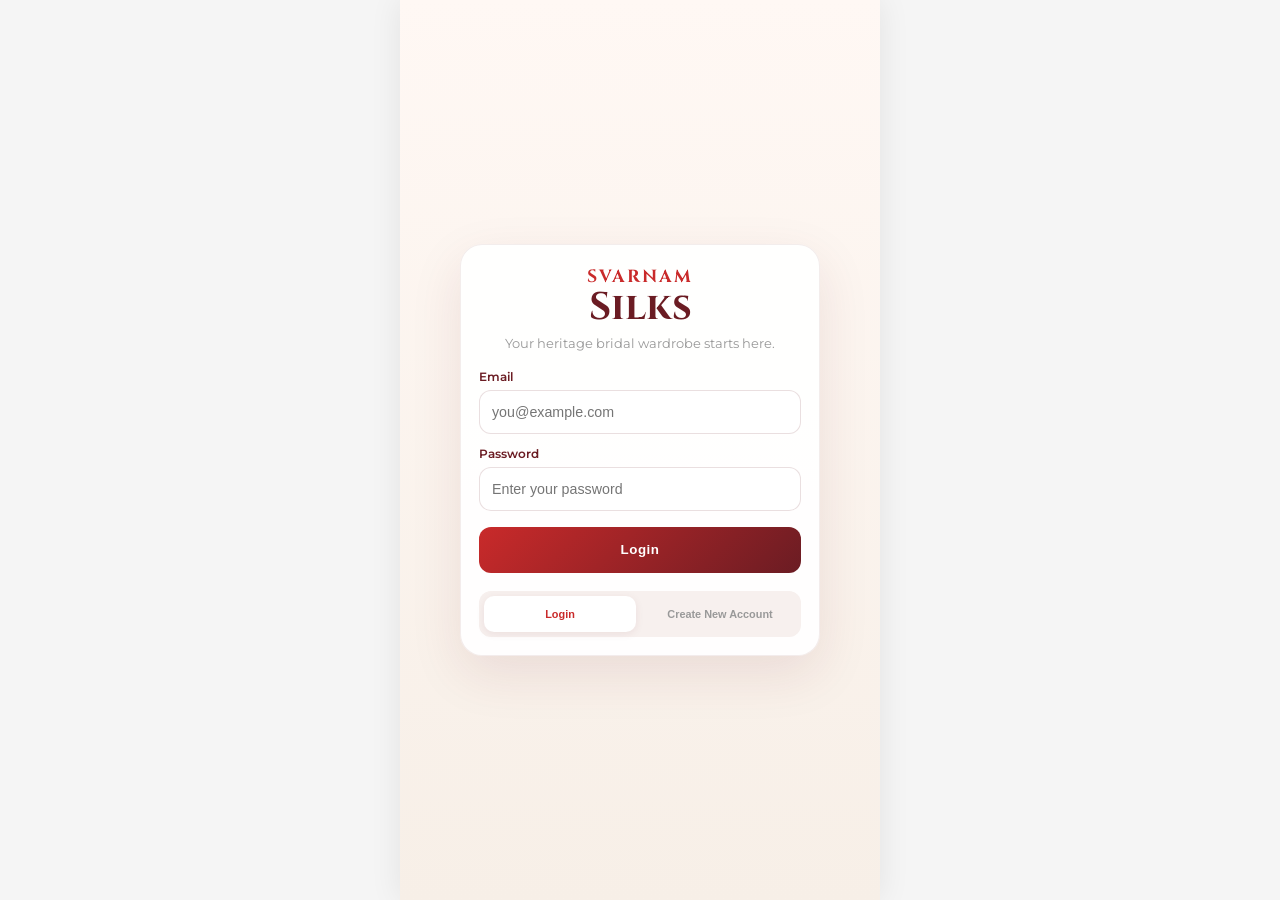
==== commit 84a93cea: "Add login/signup flow with separate admin access and customer logout menu" ====
--- a/index.html
+++ b/index.html
@@ -52,20 +52,81 @@
     <!-- Center/Right: Phone Simulator Frame -->
     <div class="phone-frame">
       <div class="phone-screen" id="phone-screen">
-        
-        <!-- App Header (Global) -->
-        <header class="app-header">
-          <div class="logo-container">
-            <span class="logo">SVARNAM SILKS</span>
-          </div>
-          <button class="header-action-btn" id="header-cart-btn" aria-label="View Cart">
-            <i class="material-icons-round">shopping_cart</i>
-            <span class="cart-badge" id="cart-badge-count" style="display: none;">0</span>
-          </button>
-        </header>
-
-        <!-- App Main Content Area -->
-        <main class="app-content" id="app-content-scroll">
+        <div class="auth-screen" id="login-screen">
+          <div class="auth-card">
+            <div class="auth-brand">
+              <span class="auth-brand-mark">SVARNAM</span>
+              <h1>Silks</h1>
+            </div>
+            <p class="auth-subtitle">Your heritage bridal wardrobe starts here.</p>
+
+            <form id="auth-login-form" class="auth-form active">
+              <div class="auth-field-group">
+                <label for="auth-email">Email</label>
+                <input type="email" id="auth-email" placeholder="you@example.com" required autocomplete="email">
+              </div>
+              <div class="auth-field-group">
+                <label for="auth-password">Password</label>
+                <input type="password" id="auth-password" placeholder="Enter your password" required autocomplete="current-password">
+              </div>
+              <div class="auth-error" id="auth-error-msg" style="display: none;">Invalid email or password.</div>
+              <button type="submit" class="auth-submit-btn">Login</button>
+            </form>
+
+            <form id="auth-signup-form" class="auth-form">
+              <div class="auth-field-group">
+                <label for="signup-name">Name</label>
+                <input type="text" id="signup-name" placeholder="Your full name" required>
+              </div>
+              <div class="auth-field-group">
+                <label for="signup-email">Email</label>
+                <input type="email" id="signup-email" placeholder="you@example.com" required>
+              </div>
+              <div class="auth-field-group">
+                <label for="signup-phone">Phone Number</label>
+                <input type="tel" id="signup-phone" placeholder="9876543210" required>
+              </div>
+              <div class="auth-field-group">
+                <label for="signup-password">New Password</label>
+                <input type="password" id="signup-password" placeholder="Create a password" required>
+              </div>
+              <div class="auth-error" id="signup-error-msg" style="display: none;">Please complete all fields.</div>
+              <button type="submit" class="auth-submit-btn">Create Account</button>
+            </form>
+
+            <div class="auth-toggle-row">
+              <button type="button" class="auth-toggle-btn active" id="auth-toggle-login">Login</button>
+              <button type="button" class="auth-toggle-btn" id="auth-toggle-signup">Create New Account</button>
+            </div>
+          </div>
+        </div>
+
+        <div id="app-shell" style="display: none;">
+          <!-- App Header (Global) -->
+          <header class="app-header">
+            <div class="logo-container">
+              <span class="logo">SVARNAM SILKS</span>
+            </div>
+            <div class="header-actions">
+              <button class="header-menu-btn" id="header-menu-btn" aria-label="Open menu" aria-expanded="false">
+                <i class="material-icons-round">menu</i>
+              </button>
+              <button class="header-action-btn" id="header-cart-btn" aria-label="View Cart">
+                <i class="material-icons-round">shopping_cart</i>
+                <span class="cart-badge" id="cart-badge-count" style="display: none;">0</span>
+              </button>
+            </div>
+          </header>
+
+          <div class="user-menu-panel" id="user-menu-panel" aria-hidden="true">
+            <button class="menu-option" id="user-menu-logout" type="button">
+              <i class="material-icons-round">logout</i>
+              <span>Logout</span>
+            </button>
+          </div>
+
+          <!-- App Main Content Area -->
+          <main class="app-content" id="app-content-scroll">
           
           <!-- 1. HOME VIEW -->
           <div id="view-home" class="page-view active">
@@ -468,11 +529,8 @@
             </div>
             <span>Cart</span>
           </button>
-          <button class="bottom-nav-item" data-target="admin" aria-label="Go to Merchant Admin">
-            <i class="material-icons-round">admin_panel_settings</i>
-            <span>Admin</span>
-          </button>
         </nav>
+        </div>
 
         <!-- Product Form Modal (Add / Edit Saree) -->
         <div class="modal-overlay" id="modal-admin-product">
--- a/style.css
+++ b/style.css
@@ -138,6 +138,145 @@
   border-radius: 0;
 }
 
+.auth-screen {
+  flex: 1;
+  display: flex;
+  align-items: center;
+  justify-content: center;
+  background: linear-gradient(180deg, #fff8f4 0%, #f7efe7 100%);
+  padding: 24px 18px;
+}
+
+.auth-card {
+  width: 100%;
+  max-width: 360px;
+  background: rgba(255, 255, 255, 0.92);
+  border: 1px solid rgba(107, 28, 35, 0.08);
+  border-radius: 22px;
+  box-shadow: 0 18px 52px rgba(107, 28, 35, 0.10);
+  padding: 20px 18px 18px;
+}
+
+.auth-brand {
+  text-align: center;
+  margin-bottom: 8px;
+}
+
+.auth-brand-mark {
+  display: inline-block;
+  font-family: var(--font-heading);
+  font-size: 1.1rem;
+  letter-spacing: 2px;
+  color: var(--color-maroon);
+  font-weight: 700;
+}
+
+.auth-brand h1 {
+  font-family: var(--font-heading);
+  font-size: 2.4rem;
+  color: var(--color-maroon-dark);
+  line-height: 1;
+}
+
+.auth-subtitle {
+  text-align: center;
+  color: var(--color-text-muted);
+  font-size: 0.8rem;
+  margin-bottom: 18px;
+}
+
+.auth-form {
+  display: none;
+}
+
+.auth-form.active {
+  display: block;
+}
+
+.auth-field-group {
+  margin-bottom: 12px;
+}
+
+.auth-field-group label {
+  display: block;
+  margin-bottom: 6px;
+  font-size: 0.76rem;
+  font-weight: 600;
+  color: var(--color-text);
+}
+
+.auth-field-group input {
+  width: 100%;
+  height: 44px;
+  border: 1px solid rgba(107, 28, 35, 0.14);
+  border-radius: 12px;
+  background: #fff;
+  padding: 0 12px;
+  font-size: 0.89rem;
+  color: var(--color-text);
+}
+
+.auth-field-group input:focus {
+  outline: none;
+  border-color: var(--color-gold);
+  box-shadow: 0 0 0 3px rgba(212, 175, 55, 0.15);
+}
+
+.auth-error {
+  border-radius: 10px;
+  padding: 8px 10px;
+  background: #fff0f0;
+  border: 1px solid rgba(201, 42, 42, 0.15);
+  color: var(--color-maroon);
+  font-size: 0.75rem;
+  margin-bottom: 12px;
+}
+
+.auth-submit-btn {
+  width: 100%;
+  border: none;
+  border-radius: 12px;
+  background: linear-gradient(135deg, var(--color-maroon) 0%, var(--color-maroon-dark) 100%);
+  color: white;
+  font-weight: 700;
+  letter-spacing: 0.5px;
+  height: 46px;
+  cursor: pointer;
+  margin-top: 4px;
+}
+
+.auth-toggle-row {
+  margin-top: 18px;
+  display: flex;
+  gap: 8px;
+  background: #f7f0ee;
+  border-radius: 12px;
+  padding: 5px;
+}
+
+.auth-toggle-btn {
+  flex: 1;
+  border: none;
+  border-radius: 10px;
+  background: transparent;
+  color: var(--color-text-muted);
+  font-weight: 600;
+  font-size: 0.68rem;
+  height: 36px;
+  cursor: pointer;
+}
+
+.auth-toggle-btn.active {
+  background: #fff;
+  color: var(--color-maroon);
+  box-shadow: 0 2px 8px rgba(107, 28, 35, 0.08);
+}
+
+#app-shell {
+  display: block;
+  height: 100%;
+}
+
 /* Always apply compact mobile grid spacing and text scaling */
 .products-grid {
   gap: 10px !important;
@@ -197,6 +336,68 @@
   z-index: 100;
   border-bottom: 2px solid var(--color-gold);
   position: relative;
+}
+
+.header-actions {
+  display: flex;
+  align-items: center;
+  gap: 10px;
+}
+
+.header-menu-btn,
+.header-action-btn {
+  width: 38px;
+  height: 38px;
+  border-radius: 12px;
+  border: 1px solid rgba(255, 255, 255, 0.2);
+  background: rgba(255, 255, 255, 0.08);
+  color: var(--color-white);
+  display: flex;
+  align-items: center;
+  justify-content: center;
+  cursor: pointer;
+}
+
+.user-menu-panel {
+  position: absolute;
+  top: 70px;
+  right: 16px;
+  background: #fff;
+  border-radius: 14px;
+  box-shadow: 0 16px 32px rgba(32, 12, 18, 0.18);
+  border: 1px solid rgba(107, 28, 35, 0.08);
+  min-width: 170px;
+  padding: 8px;
+  opacity: 0;
+  visibility: hidden;
+  transform: translateY(-8px);
+  transition: all 0.2s ease;
+  z-index: 200;
+}
+
+.user-menu-panel.open {
+  opacity: 1;
+  visibility: visible;
+  transform: translateY(0);
+}
+
+.menu-option {
+  width: 100%;
+  border: none;
+  background: transparent;
+  border-radius: 10px;
+  padding: 10px 12px;
+  display: flex;
+  align-items: center;
+  gap: 8px;
+  color: var(--color-text);
+  font-weight: 600;
+  cursor: pointer;
+  text-align: left;
+}
+
+.menu-option:hover {
+  background: #f7f0ee;
 }
 
 .app-header .logo-container {
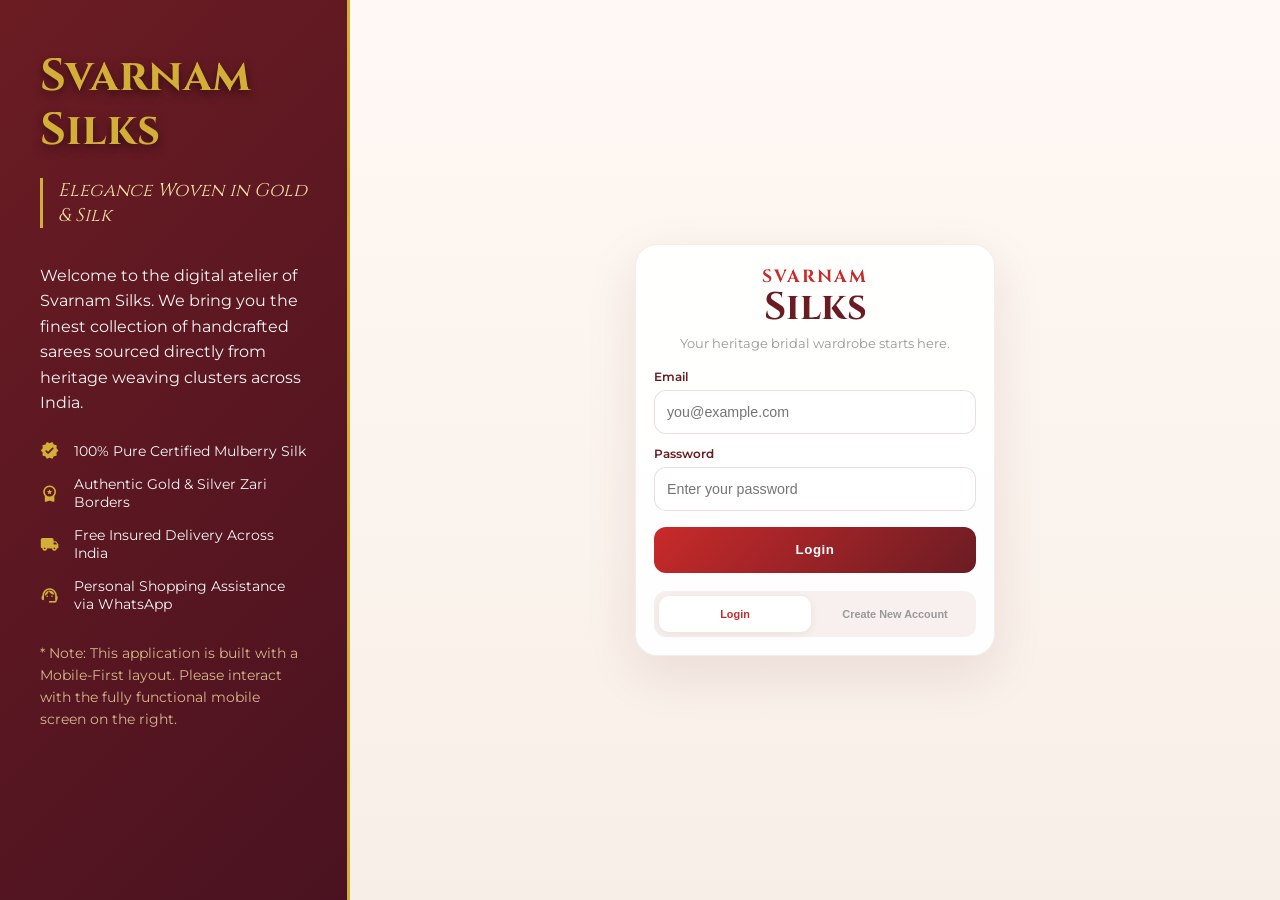
==== commit b8255ea2: "refactor: Hide sidebar after login and add search bar below hero - Hide desktop sidebar when user is" ====
--- a/index.html
+++ b/index.html
@@ -139,13 +139,21 @@
               </div>
             </div>
 
+            <!-- Home Search Bar -->
+            <div class="home-search-container">
+              <div class="home-search-bar">
+                <i class="material-icons-round">search</i>
+                <input type="text" id="home-search-input" placeholder="Search for Products, Brands and More" aria-label="Search products">
+              </div>
+            </div>
+
             <!-- Categories Section -->
-            <div class="section-title-container">
+            <div class="section-title-container" style="display: none;">
               <h2 class="section-title">Shop by Weave</h2>
               <span class="section-link" id="home-view-all-categories">View All</span>
             </div>
             
-            <div class="category-scroll">
+            <div class="category-scroll" style="display: none;">
               <div class="category-card" data-category="Kanchipuram">
                 <div class="category-img-container">
                   <img src="images/kanchipuram_blue.png" alt="Kanchipuram Sarees">
--- a/style.css
+++ b/style.css
@@ -49,16 +49,25 @@
 .desktop-wrapper {
   display: flex;
   justify-content: center;
-  align-items: center;
+  align-items: flex-start;
   min-height: 100vh;
   width: 100%;
   padding: 0;
   background-color: var(--color-cream-dark);
+  flex-direction: column;
+  gap: 0;
 }
 
 /* Branding panel on desktop */
 .desktop-sidebar {
-  display: none !important;
+  display: none;
+  flex: 0 0 auto;
+  width: 100%;
+  padding: 30px;
+  background: linear-gradient(135deg, #6B1C23 0%, #4A1220 100%);
+  color: var(--color-cream-dark);
+  overflow-y: auto;
+  max-height: 50vh;
 }
 
 .desktop-sidebar h1 {
@@ -110,16 +119,18 @@
 /* Mobile-only View Lock: centered 480px column on desktop, full screen on mobile */
 .phone-frame {
   width: 100%;
-  max-width: 480px;
+  max-width: 100%;
   height: 100vh;
   background-color: var(--color-cream);
-  overflow: hidden;
+  overflow-y: auto;
+  overflow-x: hidden;
   position: relative;
   display: flex;
   flex-direction: column;
   border-radius: 0;
   border: none;
-  box-shadow: 0 0 30px rgba(0, 0, 0, 0.08);
+  box-shadow: none;
+  flex: 1;
 }
 
 /* Speaker & Camera notch (Disabled) */
@@ -133,7 +144,8 @@
   display: flex;
   flex-direction: column;
   background-color: var(--color-cream);
-  overflow: hidden;
+  overflow-y: auto;
+  overflow-x: hidden;
   position: relative;
   border-radius: 0;
 }
@@ -281,6 +293,7 @@
 .products-grid {
   gap: 10px !important;
   padding: 10px !important;
+  grid-template-columns: repeat(2, 1fr) !important;
 }
 .saree-card-info {
   padding: 8px !important;
@@ -322,6 +335,295 @@
   right: 8px !important;
   font-size: 0.6rem !important;
   padding: 2px 6px !important;
+}
+
+/* RESPONSIVE DESIGN - Media Queries */
+
+/* Tablet View (768px and above) */
+@media (min-width: 768px) {
+  .desktop-wrapper {
+    flex-direction: row;
+    justify-content: flex-start;
+    align-items: stretch;
+    gap: 0;
+  }
+
+  .desktop-sidebar {
+    display: block !important;
+    width: 300px;
+    min-width: 300px;
+    max-height: 100vh;
+    overflow-y: auto;
+    padding: 40px 30px;
+    background: linear-gradient(135deg, #6B1C23 0%, #4A1220 100%);
+    border-right: 2px solid var(--color-gold);
+  }
+
+  .desktop-sidebar h1 {
+    font-size: 2.2rem;
+    margin-bottom: 15px;
+  }
+
+  .desktop-sidebar p {
+    font-size: 0.95rem;
+    line-height: 1.5;
+  }
+
+  .desktop-sidebar .tagline {
+    font-size: 1rem;
+    margin-bottom: 25px;
+  }
+
+  .desktop-sidebar .features-list li {
+    font-size: 0.85rem;
+    margin-bottom: 12px;
+  }
+
+  .phone-frame {
+    width: 100%;
+    max-width: none;
+    height: 100vh;
+    border-radius: 0;
+    flex: 1;
+  }
+
+  .products-grid {
+    grid-template-columns: repeat(3, 1fr) !important;
+    gap: 12px !important;
+    padding: 15px !important;
+  }
+
+  .saree-card-img {
+    height: 200px;
+  }
+
+  .home-search-bar {
+    height: 52px;
+    padding: 0 18px;
+  }
+
+  .home-search-bar input {
+    font-size: 1rem;
+  }
+}
+
+/* Desktop View (1024px and above) */
+@media (min-width: 1024px) {
+  .desktop-wrapper {
+    flex-direction: row;
+    justify-content: flex-start;
+    align-items: stretch;
+  }
+
+  .desktop-sidebar {
+    display: block !important;
+    width: 350px;
+    min-width: 350px;
+    max-height: 100vh;
+    overflow-y: auto;
+    padding: 50px 40px;
+    background: linear-gradient(135deg, #6B1C23 0%, #4A1220 100%);
+    border-right: 3px solid var(--color-gold);
+  }
+
+  .desktop-sidebar h1 {
+    font-size: 2.8rem;
+    margin-bottom: 20px;
+  }
+
+  .desktop-sidebar p {
+    font-size: 1rem;
+    line-height: 1.6;
+    margin-bottom: 25px;
+  }
+
+  .desktop-sidebar .tagline {
+    font-size: 1.15rem;
+    margin-bottom: 35px;
+  }
+
+  .desktop-sidebar .features-list li {
+    font-size: 0.9rem;
+    margin-bottom: 15px;
+  }
+
+  .phone-frame {
+    width: 100%;
+    max-width: none;
+    height: 100vh;
+    border-radius: 0;
+    flex: 1;
+    background-color: var(--color-cream-dark);
+  }
+
+  .phone-screen {
+    background-color: var(--color-cream);
+  }
+
+  .products-grid {
+    grid-template-columns: repeat(4, 1fr) !important;
+    gap: 15px !important;
+    padding: 20px !important;
+  }
+
+  .saree-card-img {
+    height: 220px;
+  }
+
+  .section-title {
+    font-size: 1.3rem;
+  }
+
+  .hero-slider {
+    height: 280px;
+  }
+
+  .home-search-bar {
+    height: 54px;
+    padding: 0 20px;
+  }
+
+  .home-search-bar i {
+    font-size: 24px;
+  }
+
+  .home-search-bar input {
+    font-size: 1.05rem;
+  }
+}
+
+/* Large Desktop (1440px and above) */
+@media (min-width: 1440px) {
+  .desktop-sidebar {
+    width: 400px;
+    min-width: 400px;
+    padding: 60px 50px;
+  }
+
+  .desktop-sidebar h1 {
+    font-size: 3rem;
+  }
+
+  .products-grid {
+    grid-template-columns: repeat(5, 1fr) !important;
+    gap: 18px !important;
+    padding: 25px !important;
+  }
+
+  .saree-card-img {
+    height: 250px;
+  }
+}
+
+/* Extra Large Desktop (1920px and above) */
+@media (min-width: 1920px) {
+  .desktop-sidebar {
+    width: 450px;
+    min-width: 450px;
+  }
+
+  .phone-frame {
+    max-width: 1000px;
+    margin: 0 auto;
+  }
+
+  .products-grid {
+    grid-template-columns: repeat(6, 1fr) !important;
+  }
+}
+
+/* Mobile-only fixes for small screens */
+@media (max-width: 767px) {
+  .desktop-sidebar {
+    display: none !important;
+  }
+
+  .desktop-wrapper {
+    flex-direction: column;
+    justify-content: center;
+    align-items: center;
+  }
+
+  .phone-frame {
+    width: 100%;
+    max-width: 100%;
+    height: 100vh;
+  }
+
+  .products-grid {
+    grid-template-columns: repeat(2, 1fr) !important;
+    gap: 10px !important;
+    padding: 10px !important;
+  }
+}
+
+/* Scrollbar styling for sidebar */
+.desktop-sidebar::-webkit-scrollbar {
+  width: 6px;
+}
+
+.desktop-sidebar::-webkit-scrollbar-track {
+  background: rgba(255, 255, 255, 0.05);
+}
+
+.desktop-sidebar::-webkit-scrollbar-thumb {
+  background: var(--color-gold-light);
+  border-radius: 3px;
+}
+
+.desktop-sidebar::-webkit-scrollbar-thumb:hover {
+  background: var(--color-gold);
+}
+
+/* Hide sidebar when app is active (after login) */
+#app-shell:not([style*="display: none"]) ~ .desktop-sidebar,
+.phone-frame ~ .desktop-sidebar {
+  display: none !important;
+}
+
+/* Home Search Bar Styling */
+.home-search-container {
+  padding: 15px 20px;
+  background-color: var(--color-cream-dark);
+  border-bottom: 1px solid #e8e8e8;
+}
+
+.home-search-bar {
+  display: flex;
+  align-items: center;
+  height: 48px;
+  background-color: var(--color-white);
+  border: 2px solid #ddd;
+  border-radius: 24px;
+  padding: 0 16px;
+  gap: 10px;
+  transition: var(--transition);
+  box-shadow: 0 2px 6px rgba(0, 0, 0, 0.05);
+}
+
+.home-search-bar:focus-within {
+  border-color: var(--color-maroon);
+  box-shadow: 0 4px 12px rgba(201, 42, 42, 0.1);
+}
+
+.home-search-bar i {
+  color: var(--color-text-muted);
+  font-size: 22px;
+  flex-shrink: 0;
+}
+
+.home-search-bar input {
+  flex: 1;
+  border: none;
+  background: transparent;
+  font-size: 0.95rem;
+  font-family: var(--font-body);
+  color: var(--color-text);
+  outline: none;
+}
+
+.home-search-bar input::placeholder {
+  color: var(--color-text-muted);
 }
 
 /* App Header styling */
